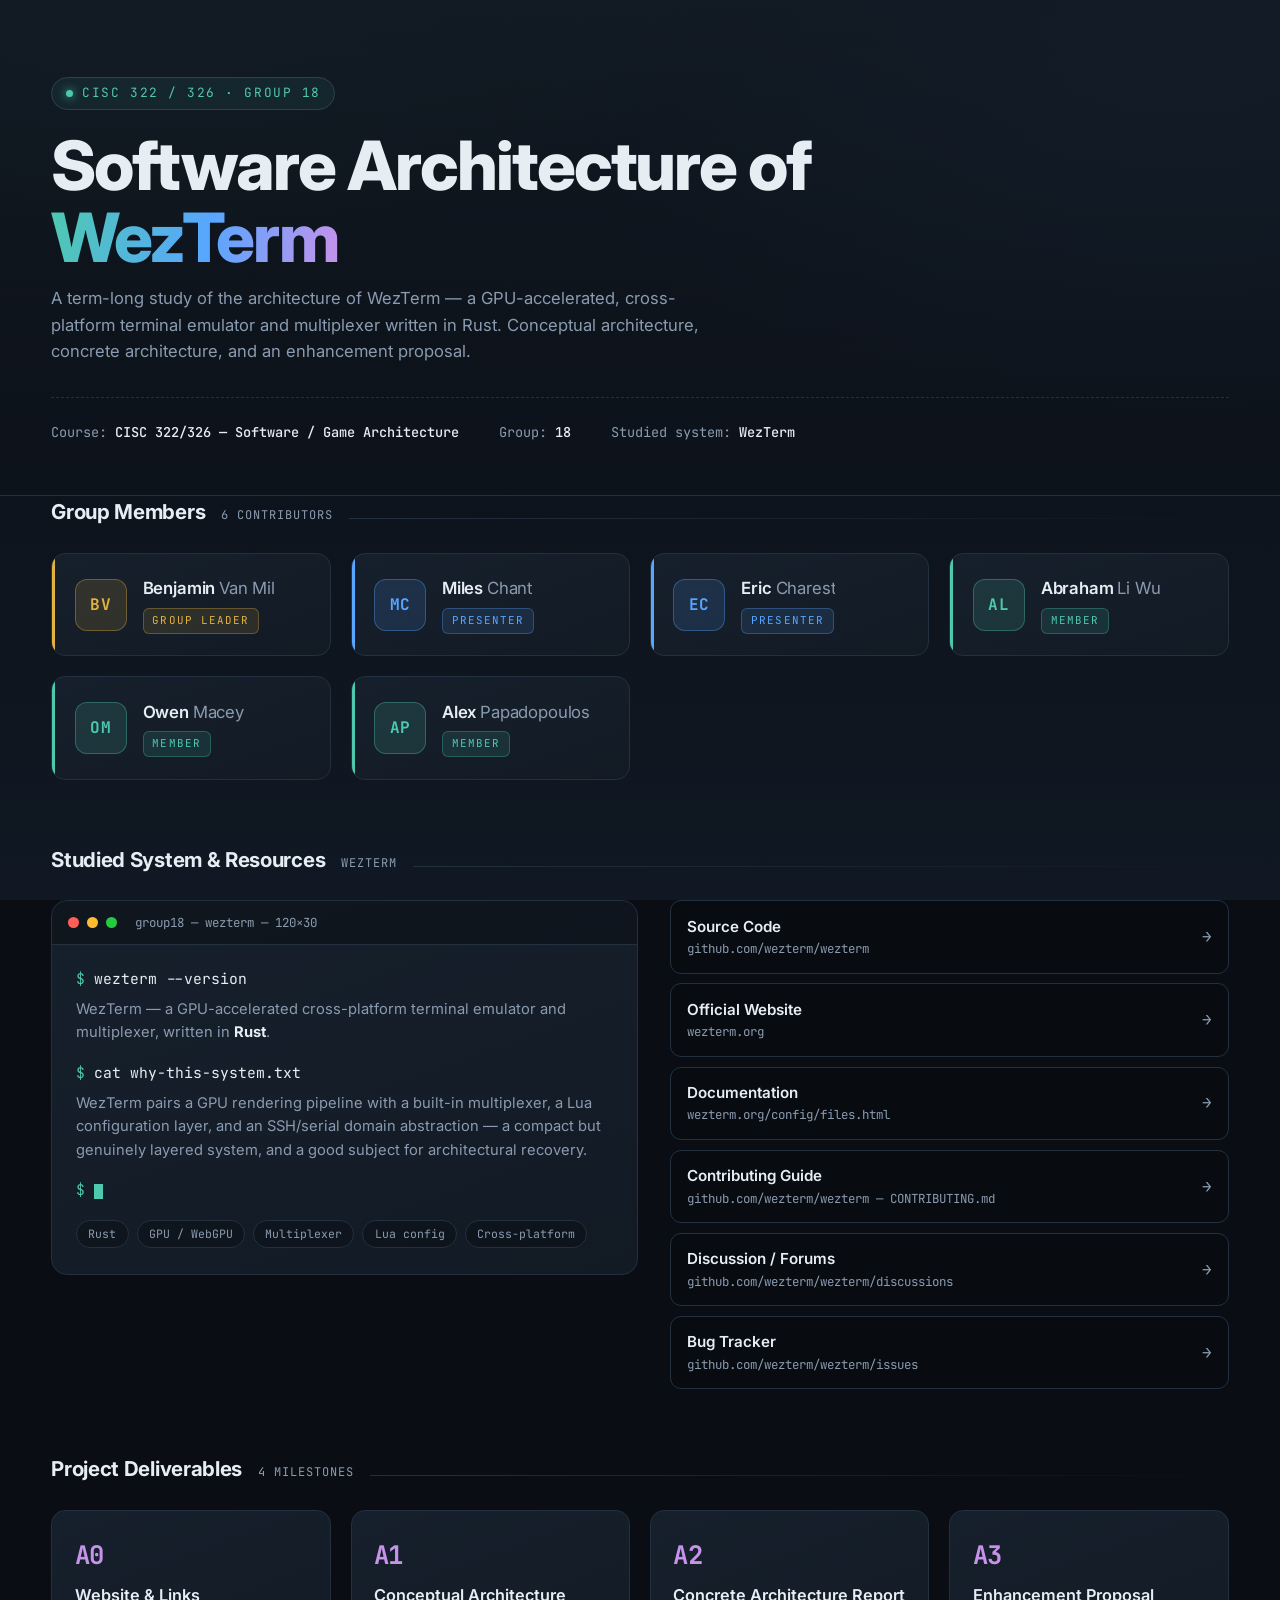
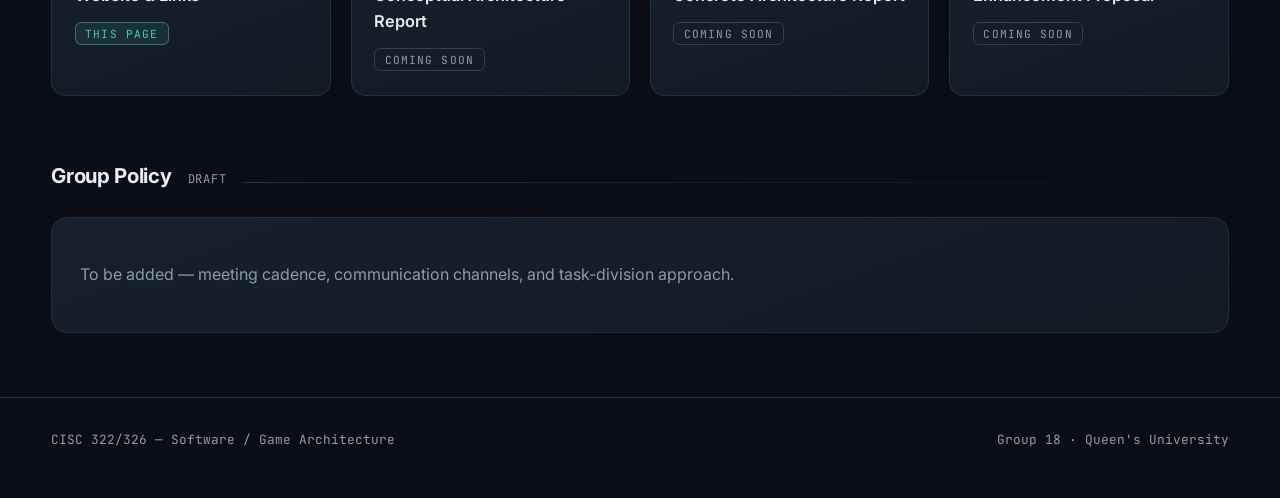
==== index.html @ 2b3c4b02 "." ====
<!DOCTYPE html>
<html lang="en">
<head>
<meta charset="UTF-8">
<meta name="viewport" content="width=device-width, initial-scale=1.0">
<title>Group 18 — CISC 322 Term Project</title>
<link rel="preconnect" href="https://fonts.googleapis.com">
<link rel="preconnect" href="https://fonts.gstatic.com" crossorigin>
<link href="https://fonts.googleapis.com/css2?family=Inter:wght@400;500;600;700;800&family=JetBrains+Mono:wght@400;500;700&display=swap" rel="stylesheet">
<style>
  :root {
    --bg:        #0a0e14;
    --bg-glow:   #101823;
    --panel:     #121a24;
    --panel-2:   #16202c;
    --border:    #233040;
    --border-lit:#2f4055;
    --text:      #e6edf3;
    --muted:     #8a9bb0;
    --accent:    #4ec9b0;
    --accent-2:  #58a6ff;
    --accent-3:  #c792ea;
    --amber:     #e3b341;
    --mono: "JetBrains Mono", ui-monospace, SFMono-Regular, Menlo, Consolas, monospace;
    --sans: "Inter", -apple-system, BlinkMacSystemFont, "Segoe UI", Helvetica, Arial, sans-serif;
  }

  * { box-sizing: border-box; }

  html { scroll-behavior: smooth; }

  body {
    margin: 0;
    font-family: var(--sans);
    background: var(--bg);
    color: var(--text);
    line-height: 1.6;
    -webkit-font-smoothing: antialiased;
    background-image:
      radial-gradient(900px 500px at 12% -10%, rgba(78, 201, 176, 0.14), transparent 70%),
      radial-gradient(1000px 600px at 92% 0%, rgba(88, 166, 255, 0.12), transparent 70%),
      linear-gradient(var(--bg), var(--bg-glow));
    background-attachment: fixed;
  }

  .wrap {
    width: 100%;
    max-width: 1680px;
    margin: 0 auto;
    padding: 0 clamp(1.25rem, 4vw, 4.5rem);
  }

  /* ---------- header ---------- */

  header {
    border-bottom: 1px solid var(--border);
    background: linear-gradient(180deg, rgba(18, 26, 36, 0.85), rgba(10, 14, 20, 0.2));
    padding: clamp(2.5rem, 6vw, 5rem) 0 clamp(2rem, 4vw, 3.5rem);
  }
  .eyebrow {
    display: inline-flex;
    align-items: center;
    gap: 0.6rem;
    font-family: var(--mono);
    font-size: 0.8rem;
    letter-spacing: 0.12em;
    text-transform: uppercase;
    color: var(--accent);
    border: 1px solid var(--border-lit);
    background: rgba(78, 201, 176, 0.07);
    padding: 0.35rem 0.85rem;
    border-radius: 999px;
  }
  .eyebrow .dot {
    width: 7px; height: 7px; border-radius: 50%;
    background: var(--accent);
    box-shadow: 0 0 10px var(--accent);
  }
  header h1 {
    margin: 1.25rem 0 0.75rem;
    font-size: clamp(2.2rem, 5.5vw, 4.25rem);
    font-weight: 800;
    letter-spacing: -0.03em;
    line-height: 1.05;
    max-width: 22ch;
  }
  header h1 .grad {
    background: linear-gradient(100deg, var(--accent), var(--accent-2) 55%, var(--accent-3));
    -webkit-background-clip: text;
    background-clip: text;
    color: transparent;
  }
  .lede {
    margin: 0;
    max-width: 68ch;
    font-size: clamp(1rem, 1.3vw, 1.2rem);
    color: var(--muted);
  }
  .meta-strip {
    display: flex;
    flex-wrap: wrap;
    gap: 0.6rem 2.5rem;
    margin-top: 2rem;
    padding-top: 1.5rem;
    border-top: 1px dashed var(--border);
    font-family: var(--mono);
    font-size: 0.85rem;
    color: var(--muted);
  }
  .meta-strip b { color: var(--text); font-weight: 500; }

  /* ---------- layout ---------- */

  main { padding: clamp(2.5rem, 5vw, 4rem) 0 5rem; }

  .section-head {
    display: flex;
    align-items: baseline;
    gap: 1rem;
    margin: 0 0 1.5rem;
  }
  .section-head h2 {
    margin: 0;
    font-size: clamp(1.15rem, 1.6vw, 1.45rem);
    font-weight: 700;
    letter-spacing: -0.015em;
  }
  .section-head .tag {
    font-family: var(--mono);
    font-size: 0.75rem;
    color: var(--muted);
    letter-spacing: 0.08em;
    text-transform: uppercase;
  }
  .section-head::after {
    content: "";
    flex: 1;
    height: 1px;
    background: linear-gradient(90deg, var(--border), transparent);
  }

  section { margin-bottom: clamp(3rem, 5vw, 4.5rem); }

  /* ---------- member tiles ---------- */

  .members {
    display: grid;
    grid-template-columns: repeat(auto-fit, minmax(260px, 1fr));
    gap: 1.25rem;
  }
  .member {
    position: relative;
    display: flex;
    align-items: center;
    gap: 1rem;
    padding: 1.35rem 1.4rem;
    background: linear-gradient(160deg, var(--panel-2), var(--panel));
    border: 1px solid var(--border);
    border-radius: 14px;
    overflow: hidden;
    transition: transform 0.18s ease, border-color 0.18s ease, box-shadow 0.18s ease;
  }
  .member::before {
    content: "";
    position: absolute;
    inset: 0 auto 0 0;
    width: 3px;
    background: var(--role-color, var(--border-lit));
  }
  .member:hover {
    transform: translateY(-3px);
    border-color: var(--border-lit);
    box-shadow: 0 14px 34px rgba(0, 0, 0, 0.42);
  }
  .avatar {
    flex: none;
    width: 52px; height: 52px;
    display: grid;
    place-items: center;
    border-radius: 12px;
    font-family: var(--mono);
    font-weight: 700;
    font-size: 1rem;
    letter-spacing: 0.02em;
    color: var(--role-color, var(--text));
    background: color-mix(in srgb, var(--role-color, #8a9bb0) 14%, transparent);
    border: 1px solid color-mix(in srgb, var(--role-color, #8a9bb0) 35%, transparent);
  }
  .member .who { min-width: 0; }
  .member .name {
    font-weight: 600;
    font-size: 1.05rem;
    letter-spacing: -0.01em;
    white-space: nowrap;
    overflow: hidden;
    text-overflow: ellipsis;
  }
  .member .surname { color: var(--muted); font-weight: 400; }
  .badge {
    display: inline-block;
    margin-top: 0.35rem;
    font-family: var(--mono);
    font-size: 0.68rem;
    letter-spacing: 0.1em;
    text-transform: uppercase;
    padding: 0.2rem 0.55rem;
    border-radius: 6px;
    color: var(--role-color, var(--muted));
    background: color-mix(in srgb, var(--role-color, #8a9bb0) 12%, transparent);
    border: 1px solid color-mix(in srgb, var(--role-color, #8a9bb0) 30%, transparent);
  }
  .member.lead      { --role-color: var(--amber); }
  .member.presenter { --role-color: var(--accent-2); }
  .member.dev       { --role-color: var(--accent); }

  /* ---------- system + links split ---------- */

  .split {
    display: grid;
    grid-template-columns: minmax(0, 1.05fr) minmax(0, 1fr);
    gap: clamp(1.25rem, 2.5vw, 2rem);
    align-items: start;
  }

  .panel {
    background: linear-gradient(160deg, var(--panel-2), var(--panel));
    border: 1px solid var(--border);
    border-radius: 16px;
    padding: clamp(1.5rem, 2.2vw, 2rem);
  }

  .terminal {
    padding: 0;
    overflow: hidden;
    font-family: var(--mono);
  }
  .term-bar {
    display: flex;
    align-items: center;
    gap: 0.5rem;
    padding: 0.7rem 1rem;
    background: rgba(0, 0, 0, 0.3);
    border-bottom: 1px solid var(--border);
  }
  .term-bar span.light { width: 11px; height: 11px; border-radius: 50%; }
  .l1 { background: #ff5f57; } .l2 { background: #febc2e; } .l3 { background: #28c840; }
  .term-bar .title {
    margin-left: 0.6rem;
    font-size: 0.78rem;
    color: var(--muted);
  }
  .term-body { padding: 1.4rem 1.5rem 1.6rem; font-size: 0.92rem; }
  .term-body .line { margin-bottom: 0.45rem; }
  .prompt { color: var(--accent); }
  .cmd { color: var(--text); }
  .out { color: var(--muted); font-family: var(--sans); }
  .out strong { color: var(--text); }
  .cursor {
    display: inline-block;
    width: 9px; height: 1.05em;
    background: var(--accent);
    vertical-align: text-bottom;
    animation: blink 1.15s steps(2, start) infinite;
  }
  @keyframes blink { to { visibility: hidden; } }

  .chips { display: flex; flex-wrap: wrap; gap: 0.5rem; margin-top: 1.1rem; }
  .chip {
    font-family: var(--mono);
    font-size: 0.72rem;
    color: var(--muted);
    border: 1px solid var(--border);
    background: rgba(0,0,0,0.25);
    border-radius: 999px;
    padding: 0.25rem 0.7rem;
  }

  .links { display: grid; gap: 0.6rem; }
  .link-row {
    display: flex;
    align-items: center;
    gap: 1rem;
    padding: 0.85rem 1rem;
    border: 1px solid var(--border);
    border-radius: 11px;
    background: rgba(0, 0, 0, 0.18);
    text-decoration: none;
    color: inherit;
    transition: border-color 0.16s ease, background 0.16s ease, transform 0.16s ease;
  }
  .link-row:hover {
    border-color: var(--accent-2);
    background: rgba(88, 166, 255, 0.08);
    transform: translateX(3px);
  }
  .link-row .label { font-weight: 600; font-size: 0.95rem; }
  .link-row .url {
    font-family: var(--mono);
    font-size: 0.78rem;
    color: var(--muted);
    white-space: nowrap;
    overflow: hidden;
    text-overflow: ellipsis;
  }
  .link-row .arrow { margin-left: auto; color: var(--muted); font-family: var(--mono); }
  .link-row:hover .arrow { color: var(--accent-2); }

  /* ---------- deliverables ---------- */

  .deliverables {
    display: grid;
    grid-template-columns: repeat(auto-fit, minmax(240px, 1fr));
    gap: 1.25rem;
  }
  .card {
    position: relative;
    padding: 1.5rem 1.4rem;
    border: 1px solid var(--border);
    border-radius: 14px;
    background: linear-gradient(160deg, var(--panel-2), var(--panel));
    transition: border-color 0.18s ease, transform 0.18s ease;
  }
  .card:hover { border-color: var(--border-lit); transform: translateY(-3px); }
  .card .code {
    font-family: var(--mono);
    font-size: 1.6rem;
    font-weight: 700;
    color: var(--accent-3);
    letter-spacing: -0.02em;
  }
  .card h3 { margin: 0.35rem 0 0.75rem; font-size: 1.02rem; font-weight: 600; }
  .status {
    font-family: var(--mono);
    font-size: 0.7rem;
    letter-spacing: 0.1em;
    text-transform: uppercase;
    padding: 0.22rem 0.6rem;
    border-radius: 6px;
    border: 1px solid var(--border-lit);
    color: var(--muted);
  }
  .status.done { color: var(--accent); border-color: rgba(78,201,176,0.45); background: rgba(78,201,176,0.1); }

  .policy { color: var(--muted); max-width: 80ch; }

  footer {
    border-top: 1px solid var(--border);
    padding: 2rem 0 3rem;
    font-family: var(--mono);
    font-size: 0.8rem;
    color: var(--muted);
  }
  .foot-inner { display: flex; flex-wrap: wrap; gap: 0.75rem 2rem; justify-content: space-between; }

  @media (max-width: 900px) {
    .split { grid-template-columns: 1fr; }
  }
</style>
</head>
<body>

<header>
  <div class="wrap">
    <div class="eyebrow"><span class="dot"></span> CISC 322 / 326 &middot; Group 18</div>
    <h1>Software Architecture of <span class="grad">WezTerm</span></h1>
    <p class="lede">
      A term-long study of the architecture of WezTerm — a GPU-accelerated, cross-platform
      terminal emulator and multiplexer written in Rust. Conceptual architecture, concrete
      architecture, and an enhancement proposal.
    </p>
    <div class="meta-strip">
      <div>Course: <b>CISC 322/326 — Software / Game Architecture</b></div>
      <div>Group: <b>18</b></div>
      <div>Studied system: <b>WezTerm</b></div>
    </div>
  </div>
</header>

<main class="wrap">

  <section>
    <div class="section-head">
      <h2>Group Members</h2>
      <span class="tag">6 contributors</span>
    </div>
    <div class="members">

      <div class="member lead">
        <div class="avatar">BV</div>
        <div class="who">
          <div class="name">Benjamin <span class="surname">Van Mil</span></div>
          <span class="badge">Group Leader</span>
        </div>
      </div>

      <div class="member presenter">
        <div class="avatar">MC</div>
        <div class="who">
          <div class="name">Miles <span class="surname">Chant</span></div>
          <span class="badge">Presenter</span>
        </div>
      </div>

      <div class="member presenter">
        <div class="avatar">EC</div>
        <div class="who">
          <div class="name">Eric <span class="surname">Charest</span></div>
          <span class="badge">Presenter</span>
        </div>
      </div>

      <div class="member dev">
        <div class="avatar">AL</div>
        <div class="who">
          <div class="name">Abraham <span class="surname">Li Wu</span></div>
          <span class="badge">Member</span>
        </div>
      </div>

      <div class="member dev">
        <div class="avatar">OM</div>
        <div class="who">
          <div class="name">Owen <span class="surname">Macey</span></div>
          <span class="badge">Member</span>
        </div>
      </div>

      <div class="member dev">
        <div class="avatar">AP</div>
        <div class="who">
          <div class="name">Alex <span class="surname">Papadopoulos</span></div>
          <span class="badge">Member</span>
        </div>
      </div>

    </div>
  </section>

  <section>
    <div class="section-head">
      <h2>Studied System &amp; Resources</h2>
      <span class="tag">wezterm</span>
    </div>

    <div class="split">

      <div class="panel terminal">
        <div class="term-bar">
          <span class="light l1"></span><span class="light l2"></span><span class="light l3"></span>
          <span class="title">group18 — wezterm — 120&times;30</span>
        </div>
        <div class="term-body">
          <div class="line"><span class="prompt">$</span> <span class="cmd">wezterm --version</span></div>
          <div class="line out">WezTerm — a GPU-accelerated cross-platform terminal emulator and multiplexer, written in <strong>Rust</strong>.</div>
          <div class="line" style="margin-top:1rem;"><span class="prompt">$</span> <span class="cmd">cat why-this-system.txt</span></div>
          <div class="line out">
            WezTerm pairs a GPU rendering pipeline with a built-in multiplexer, a Lua
            configuration layer, and an SSH/serial domain abstraction — a compact but
            genuinely layered system, and a good subject for architectural recovery.
          </div>
          <div class="line" style="margin-top:1rem;"><span class="prompt">$</span> <span class="cursor"></span></div>

          <div class="chips">
            <span class="chip">Rust</span>
            <span class="chip">GPU / WebGPU</span>
            <span class="chip">Multiplexer</span>
            <span class="chip">Lua config</span>
            <span class="chip">Cross-platform</span>
          </div>
        </div>
      </div>

      <div class="links">
        <a class="link-row" href="https://github.com/wezterm/wezterm" target="_blank" rel="noopener">
          <div>
            <div class="label">Source Code</div>
            <div class="url">github.com/wezterm/wezterm</div>
          </div>
          <span class="arrow">&rarr;</span>
        </a>
        <a class="link-row" href="https://wezterm.org/" target="_blank" rel="noopener">
          <div>
            <div class="label">Official Website</div>
            <div class="url">wezterm.org</div>
          </div>
          <span class="arrow">&rarr;</span>
        </a>
        <a class="link-row" href="https://wezterm.org/config/files.html" target="_blank" rel="noopener">
          <div>
            <div class="label">Documentation</div>
            <div class="url">wezterm.org/config/files.html</div>
          </div>
          <span class="arrow">&rarr;</span>
        </a>
        <a class="link-row" href="https://github.com/wezterm/wezterm/blob/main/CONTRIBUTING.md" target="_blank" rel="noopener">
          <div>
            <div class="label">Contributing Guide</div>
            <div class="url">github.com/wezterm/wezterm — CONTRIBUTING.md</div>
          </div>
          <span class="arrow">&rarr;</span>
        </a>
        <a class="link-row" href="https://github.com/wezterm/wezterm/discussions" target="_blank" rel="noopener">
          <div>
            <div class="label">Discussion / Forums</div>
            <div class="url">github.com/wezterm/wezterm/discussions</div>
          </div>
          <span class="arrow">&rarr;</span>
        </a>
        <a class="link-row" href="https://github.com/wezterm/wezterm/issues" target="_blank" rel="noopener">
          <div>
            <div class="label">Bug Tracker</div>
            <div class="url">github.com/wezterm/wezterm/issues</div>
          </div>
          <span class="arrow">&rarr;</span>
        </a>
      </div>

    </div>
  </section>

  <section>
    <div class="section-head">
      <h2>Project Deliverables</h2>
      <span class="tag">4 milestones</span>
    </div>
    <div class="deliverables">
      <div class="card">
        <div class="code">A0</div>
        <h3>Website &amp; Links</h3>
        <span class="status done">This page</span>
      </div>
      <div class="card">
        <div class="code">A1</div>
        <h3>Conceptual Architecture Report</h3>
        <span class="status">Coming soon</span>
      </div>
      <div class="card">
        <div class="code">A2</div>
        <h3>Concrete Architecture Report</h3>
        <span class="status">Coming soon</span>
      </div>
      <div class="card">
        <div class="code">A3</div>
        <h3>Enhancement Proposal</h3>
        <span class="status">Coming soon</span>
      </div>
    </div>
  </section>

  <section>
    <div class="section-head">
      <h2>Group Policy</h2>
      <span class="tag">draft</span>
    </div>
    <div class="panel">
      <p class="policy">
        To be added — meeting cadence, communication channels, and task-division approach.
      </p>
    </div>
  </section>

</main>

<footer>
  <div class="wrap foot-inner">
    <div>CISC 322/326 — Software / Game Architecture</div>
    <div>Group 18 &middot; Queen's University</div>
  </div>
</footer>

</body>
</html>
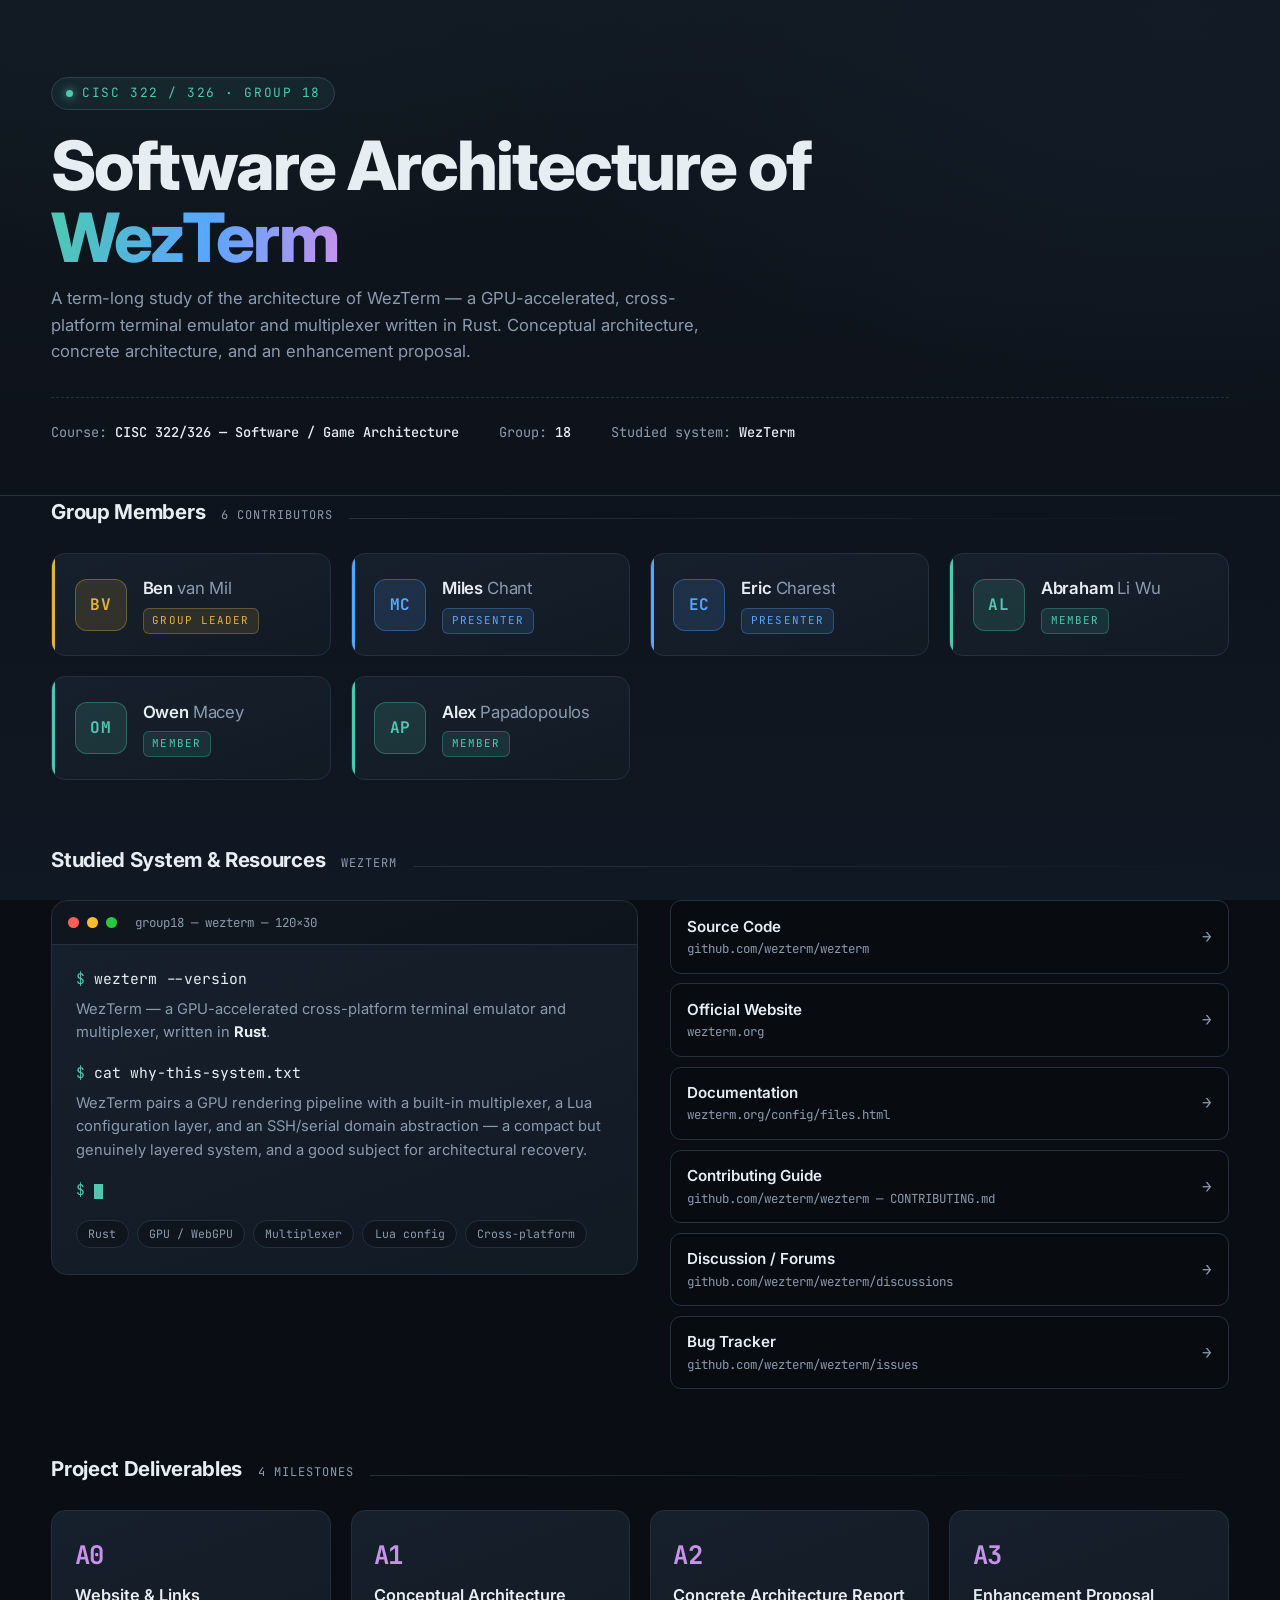
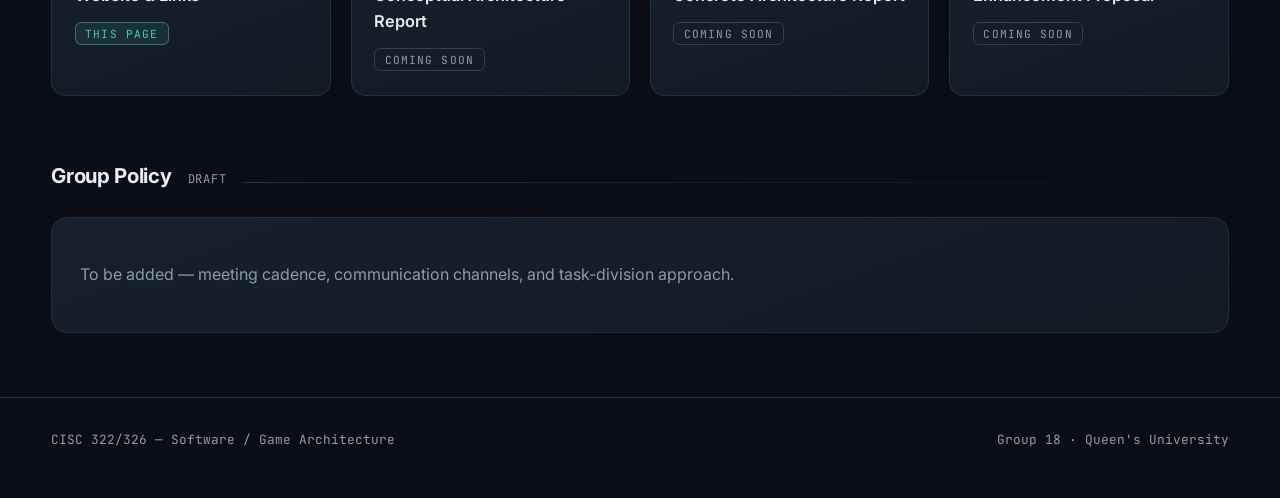
==== commit 17c9e0ec: "benjamin to ben" ====
--- a/index.html
+++ b/index.html
@@ -388,7 +388,7 @@
       <div class="member lead">
         <div class="avatar">BV</div>
         <div class="who">
-          <div class="name">Benjamin <span class="surname">Van Mil</span></div>
+          <div class="name">Ben <span class="surname">van Mil</span></div>
           <span class="badge">Group Leader</span>
         </div>
       </div>
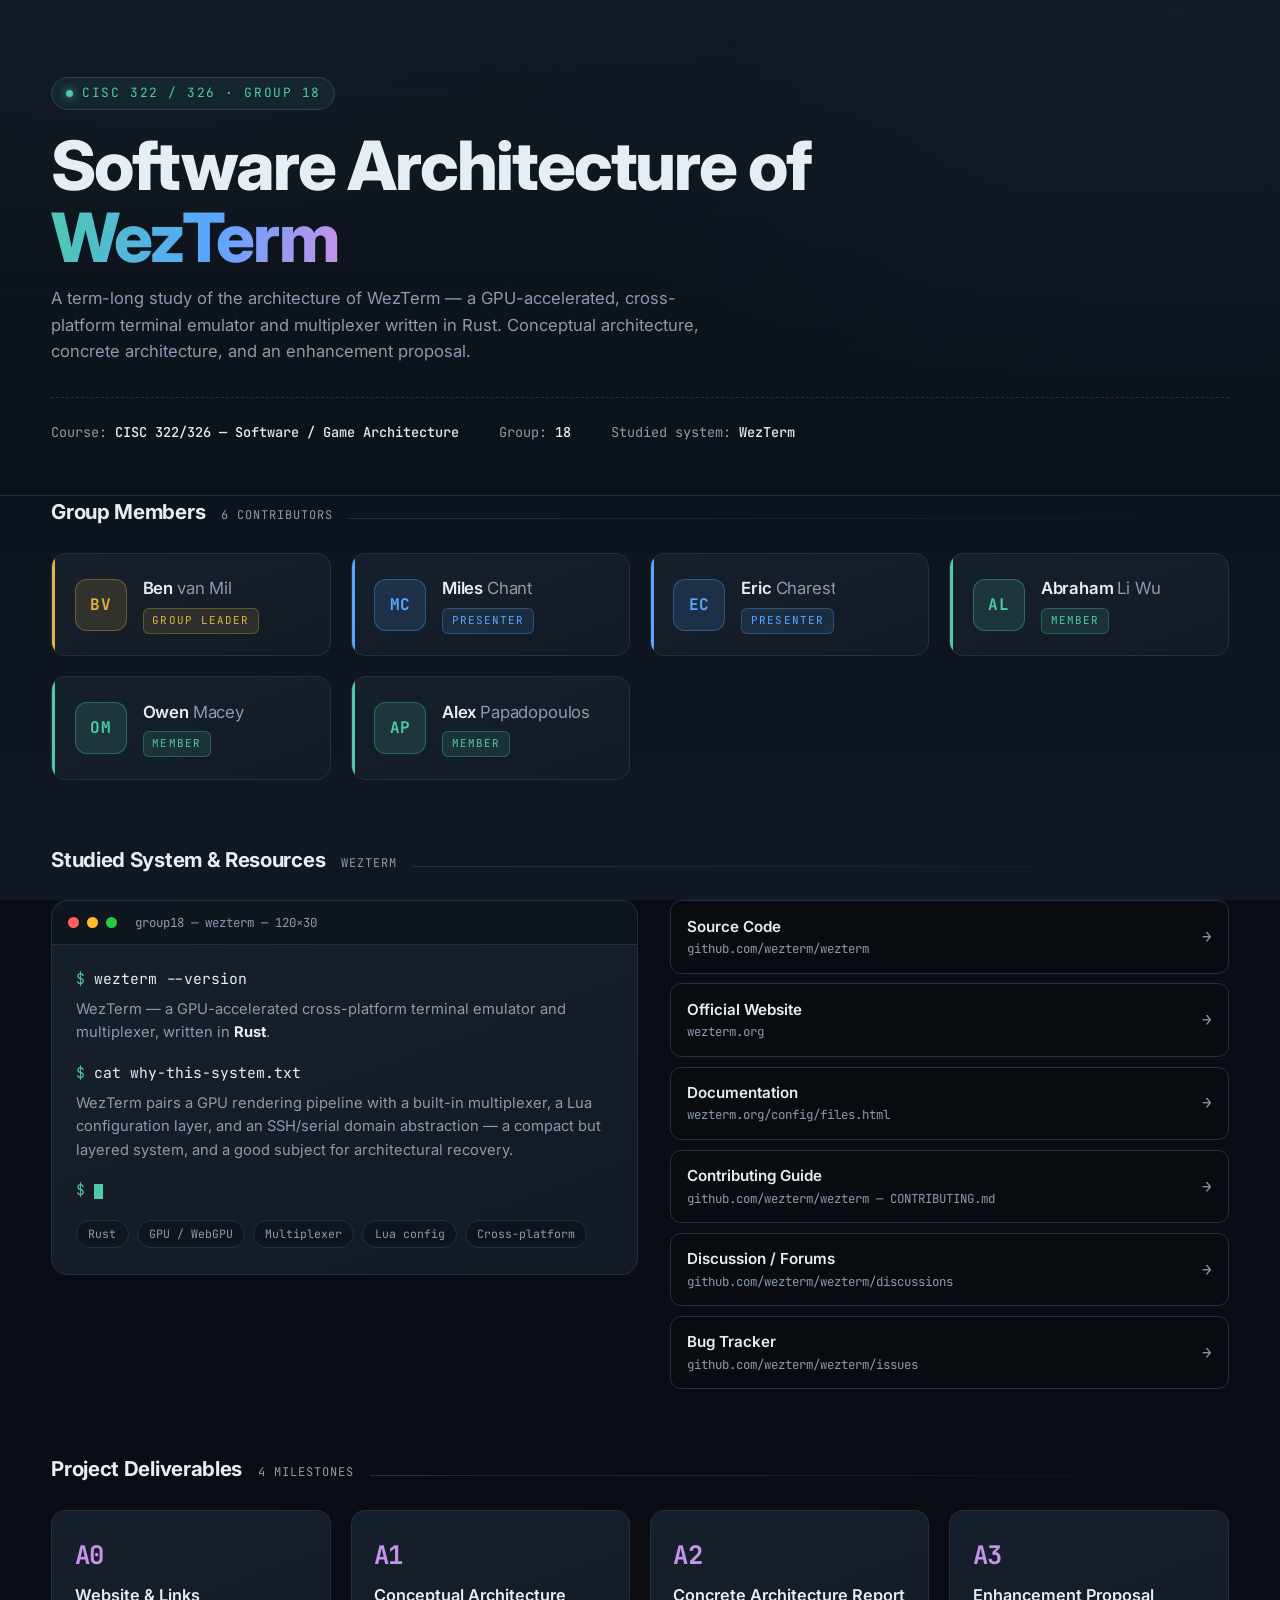
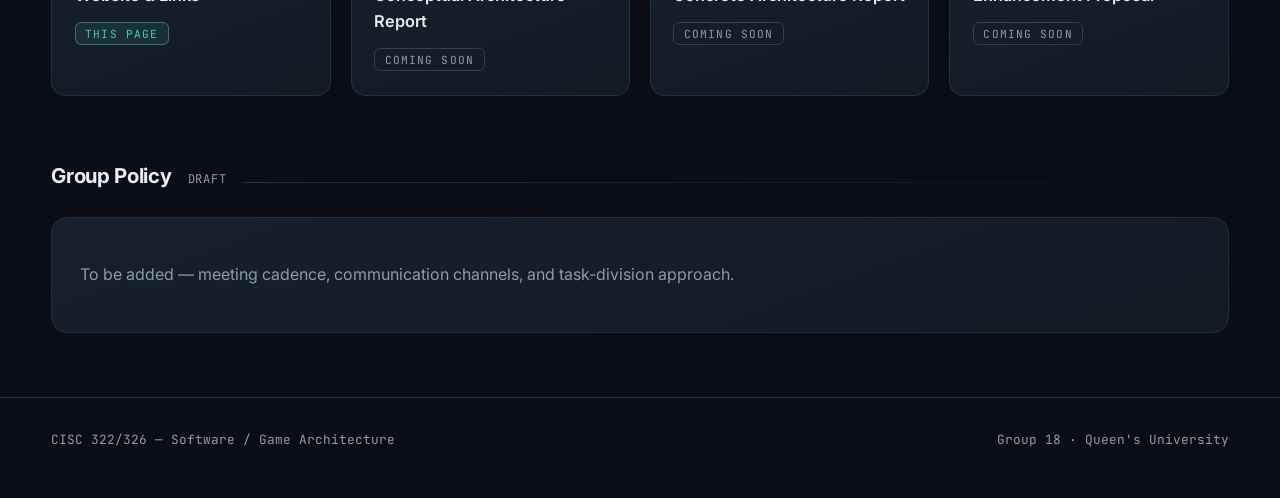
==== commit 28107d66: "." ====
--- a/index.html
+++ b/index.html
@@ -456,7 +456,7 @@
           <div class="line out">
             WezTerm pairs a GPU rendering pipeline with a built-in multiplexer, a Lua
             configuration layer, and an SSH/serial domain abstraction — a compact but
-            genuinely layered system, and a good subject for architectural recovery.
+            layered system, and a good subject for architectural recovery.
           </div>
           <div class="line" style="margin-top:1rem;"><span class="prompt">$</span> <span class="cursor"></span></div>
 
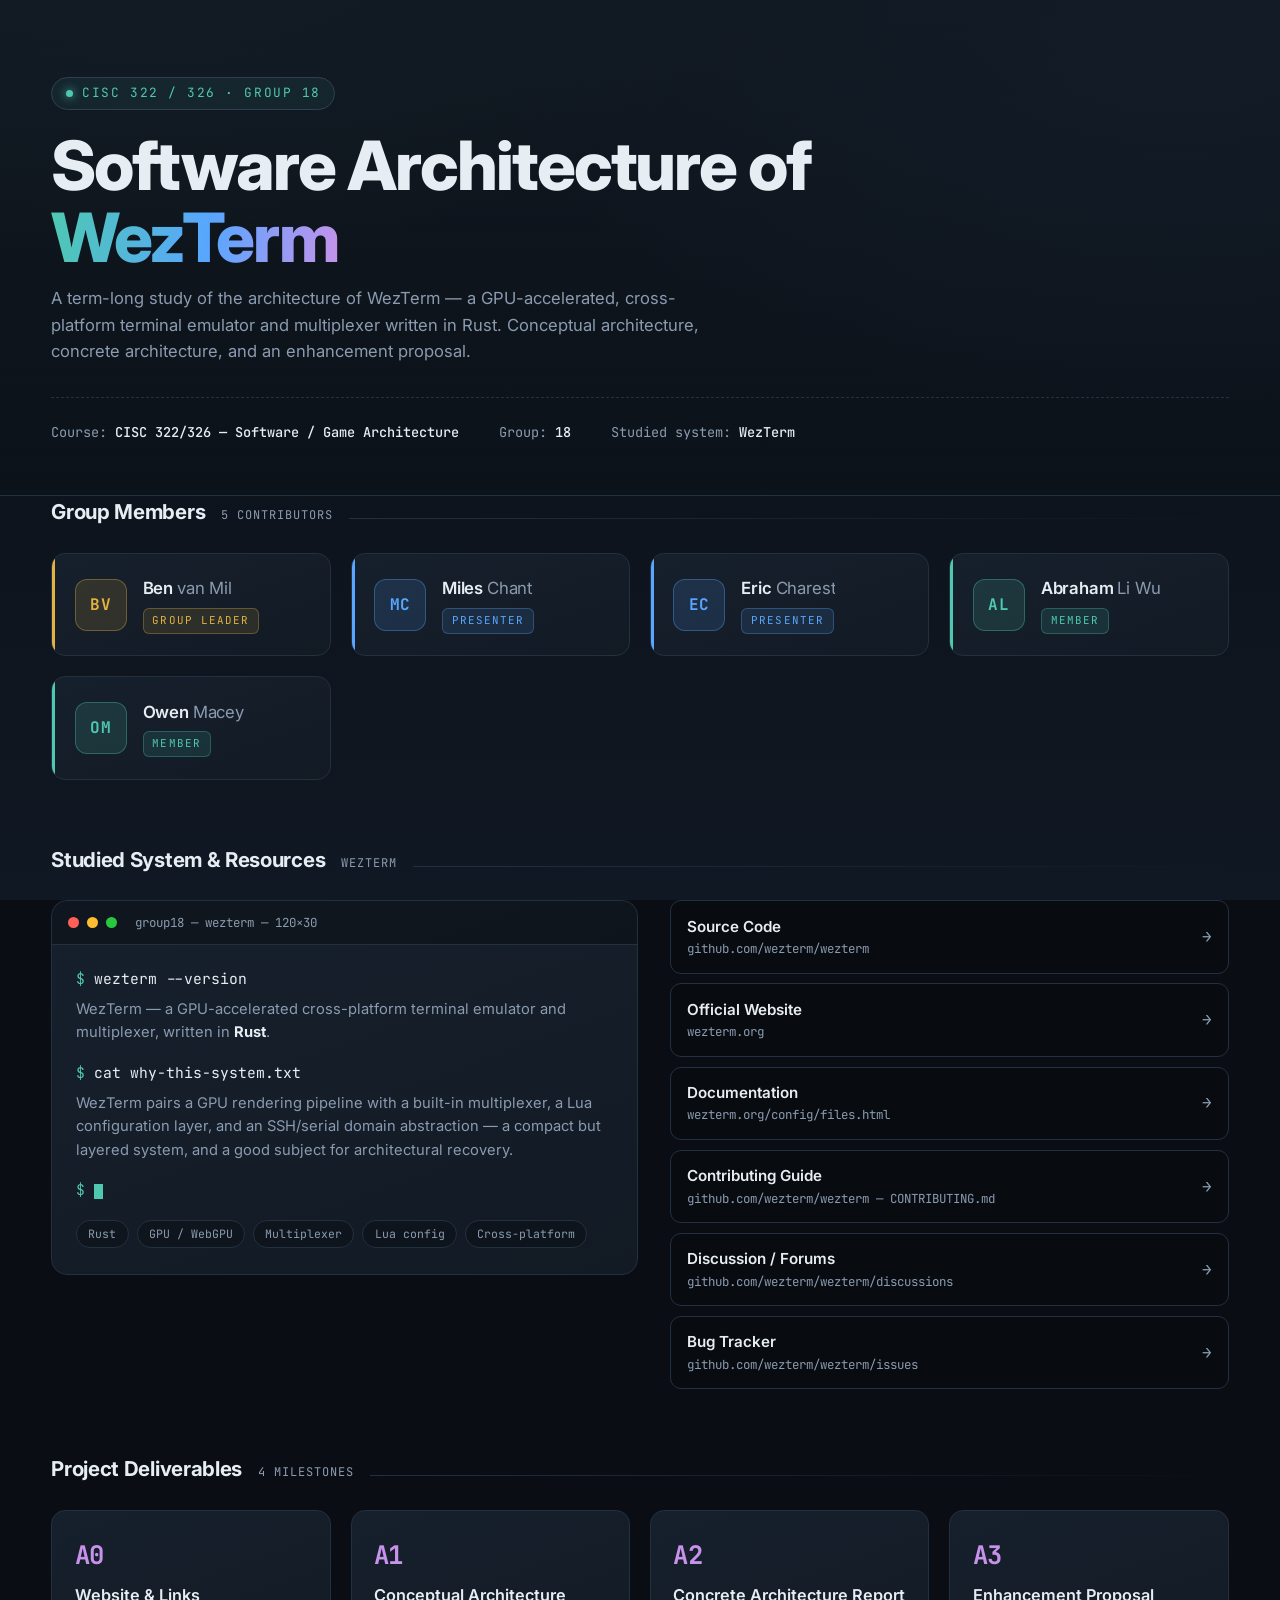
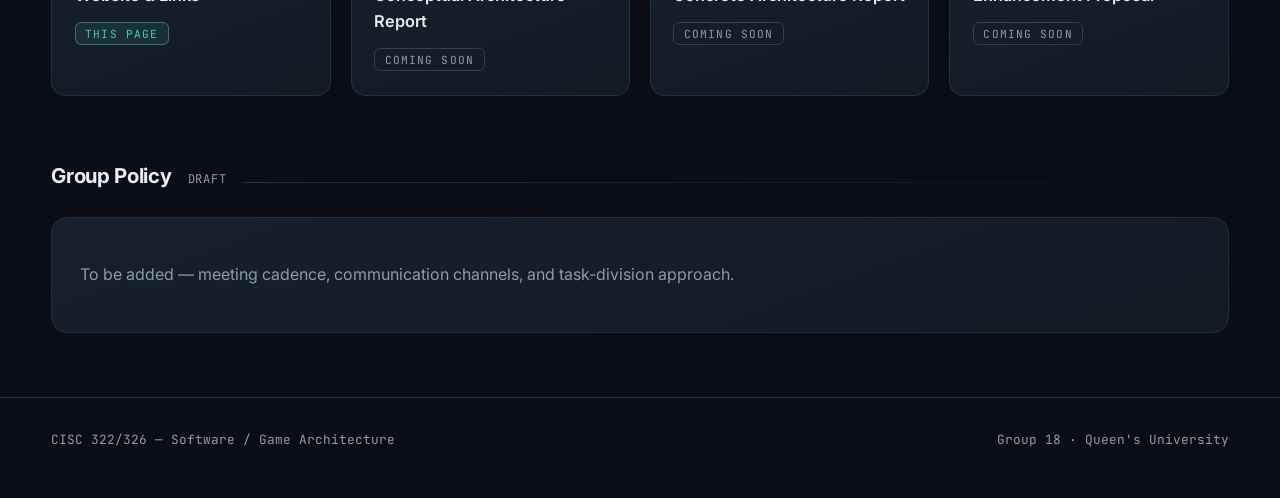
==== commit 51a353fa: "remove alex" ====
--- a/index.html
+++ b/index.html
@@ -381,7 +381,7 @@
   <section>
     <div class="section-head">
       <h2>Group Members</h2>
-      <span class="tag">6 contributors</span>
+      <span class="tag">5 contributors</span>
     </div>
     <div class="members">
 
@@ -421,14 +421,6 @@
         <div class="avatar">OM</div>
         <div class="who">
           <div class="name">Owen <span class="surname">Macey</span></div>
-          <span class="badge">Member</span>
-        </div>
-      </div>
-
-      <div class="member dev">
-        <div class="avatar">AP</div>
-        <div class="who">
-          <div class="name">Alex <span class="surname">Papadopoulos</span></div>
           <span class="badge">Member</span>
         </div>
       </div>
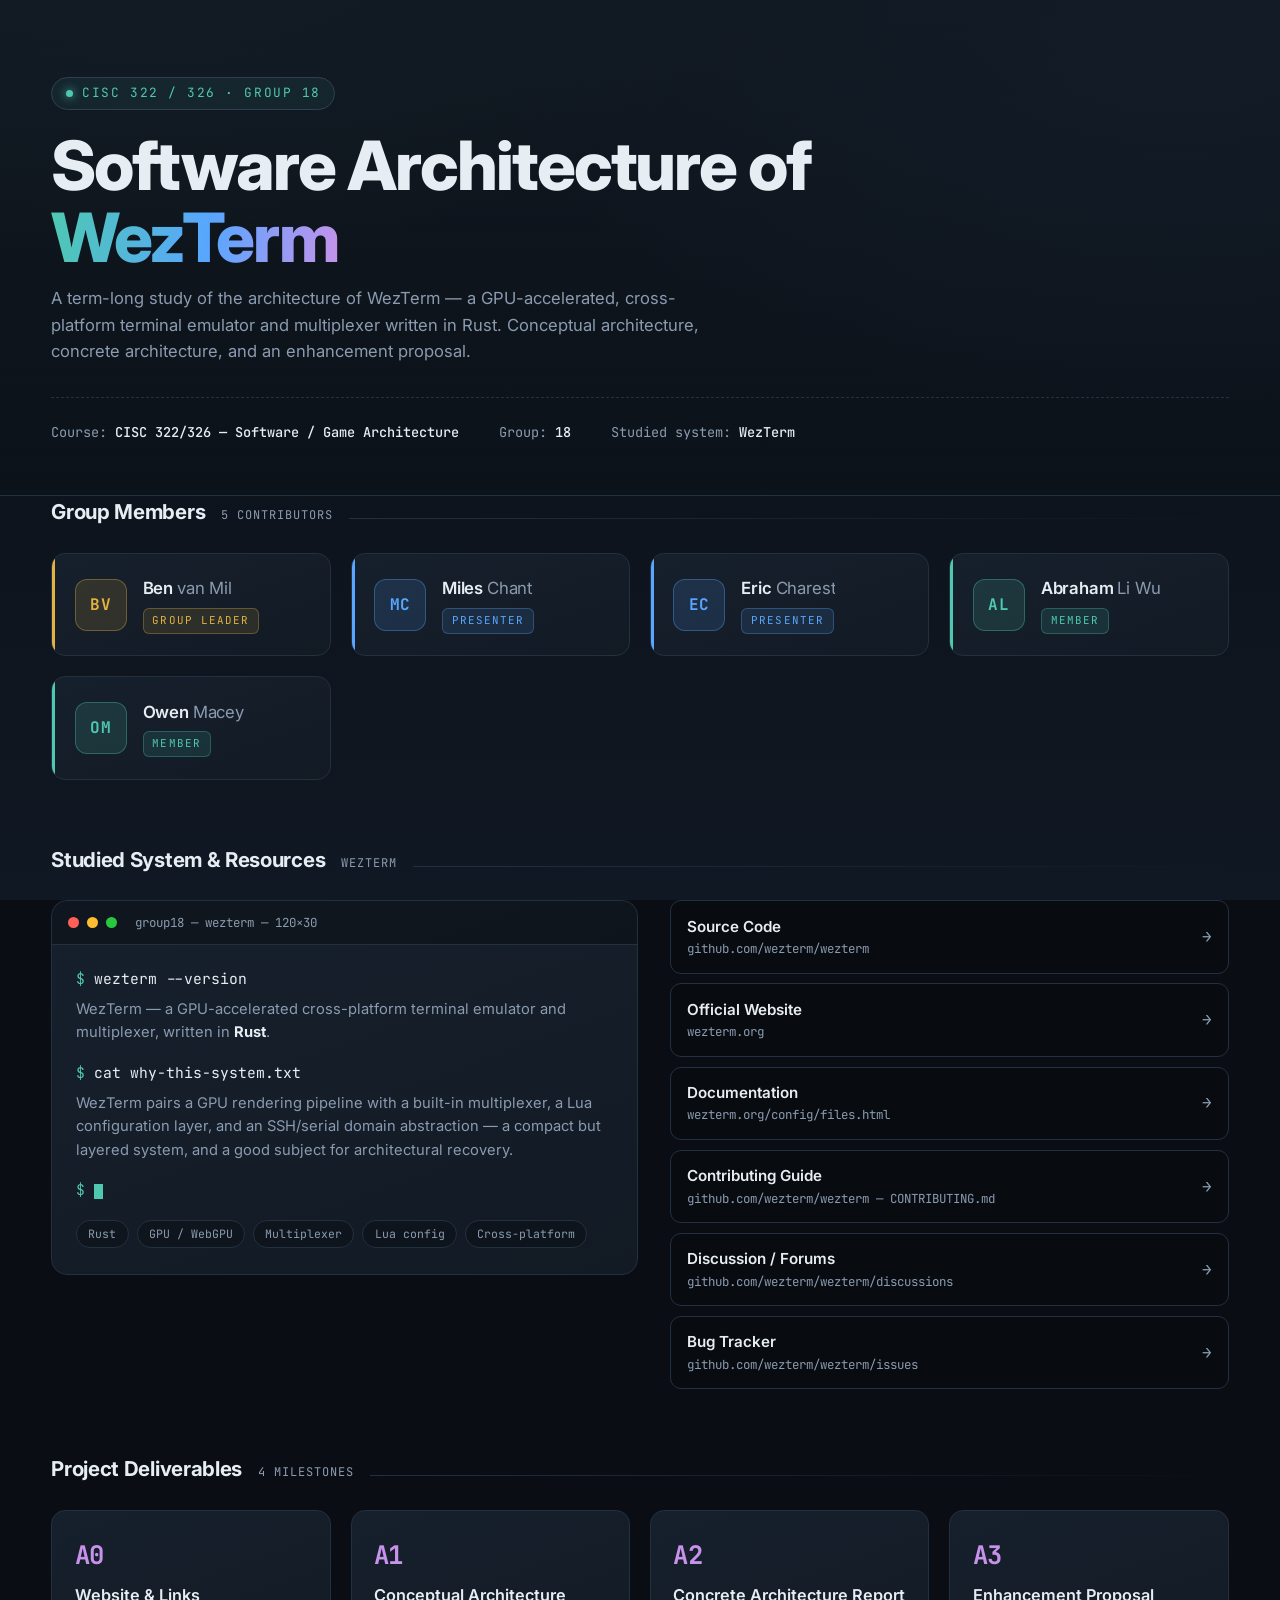
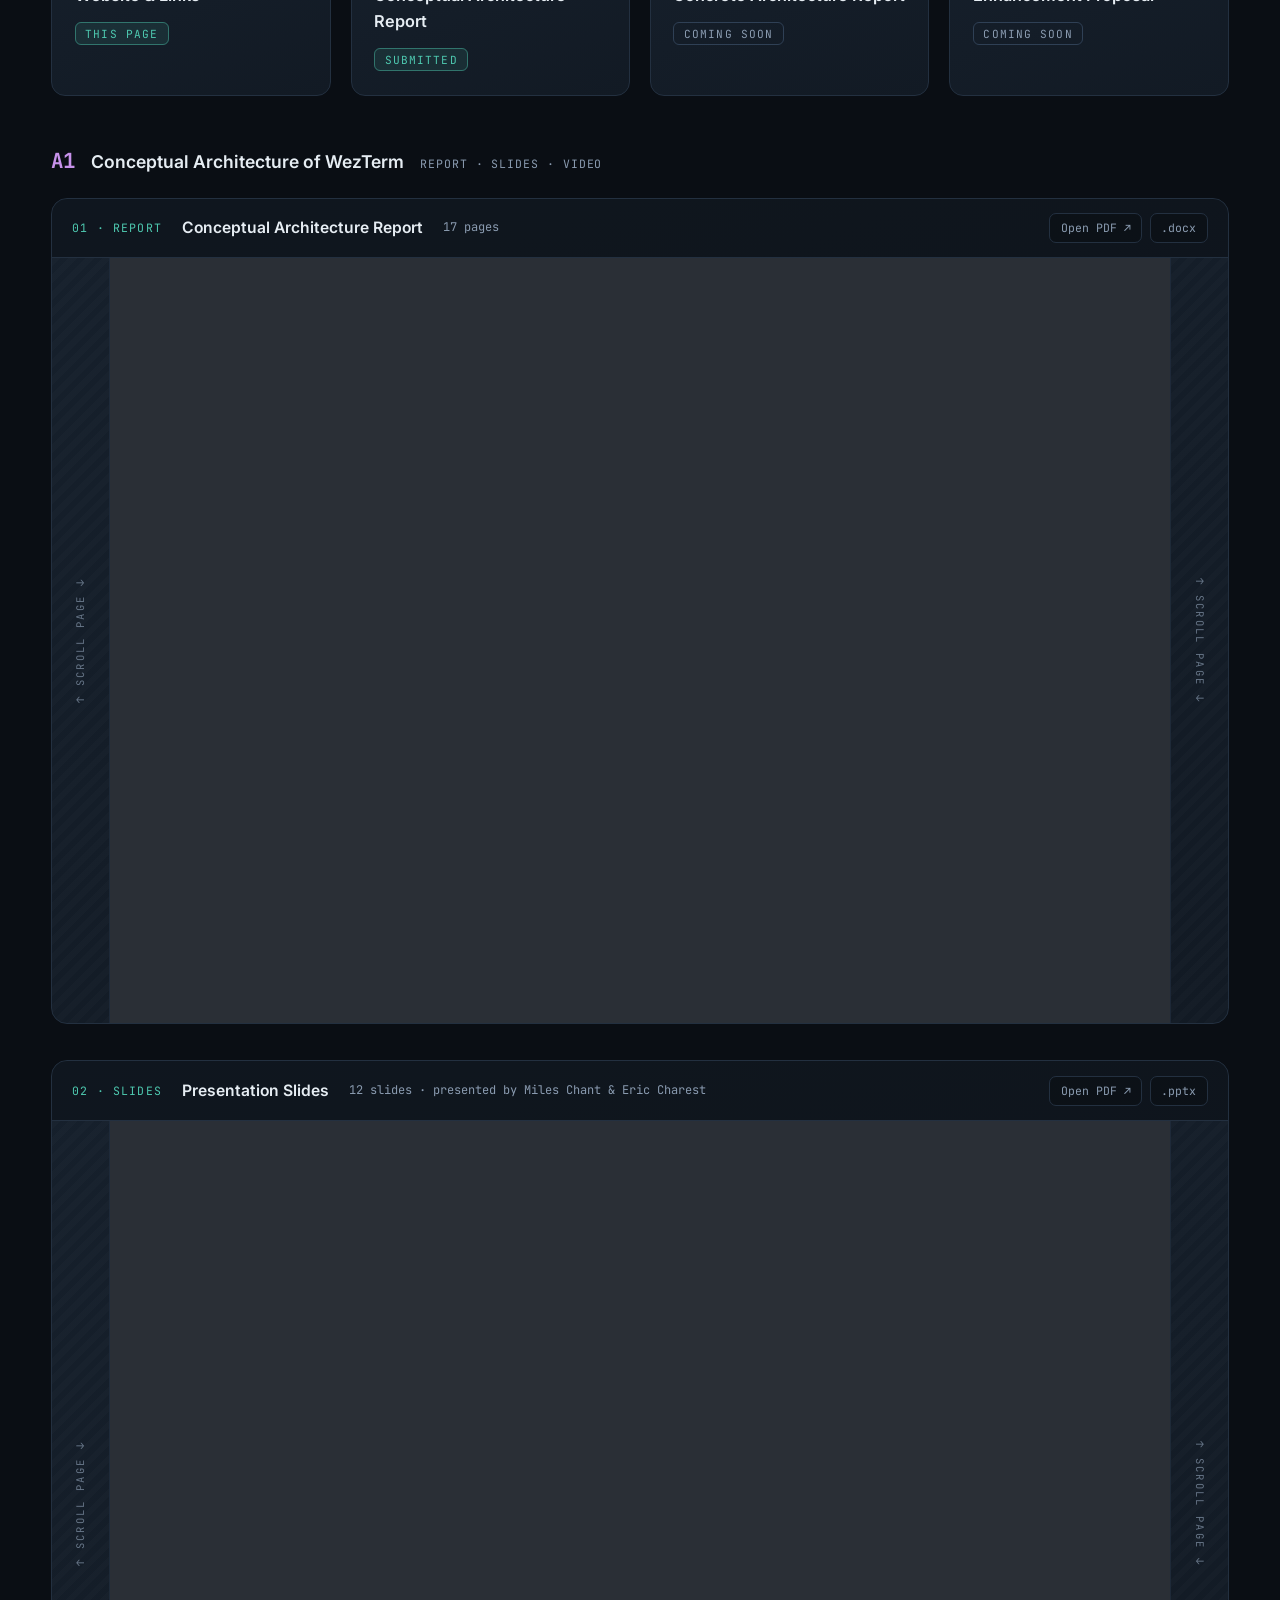
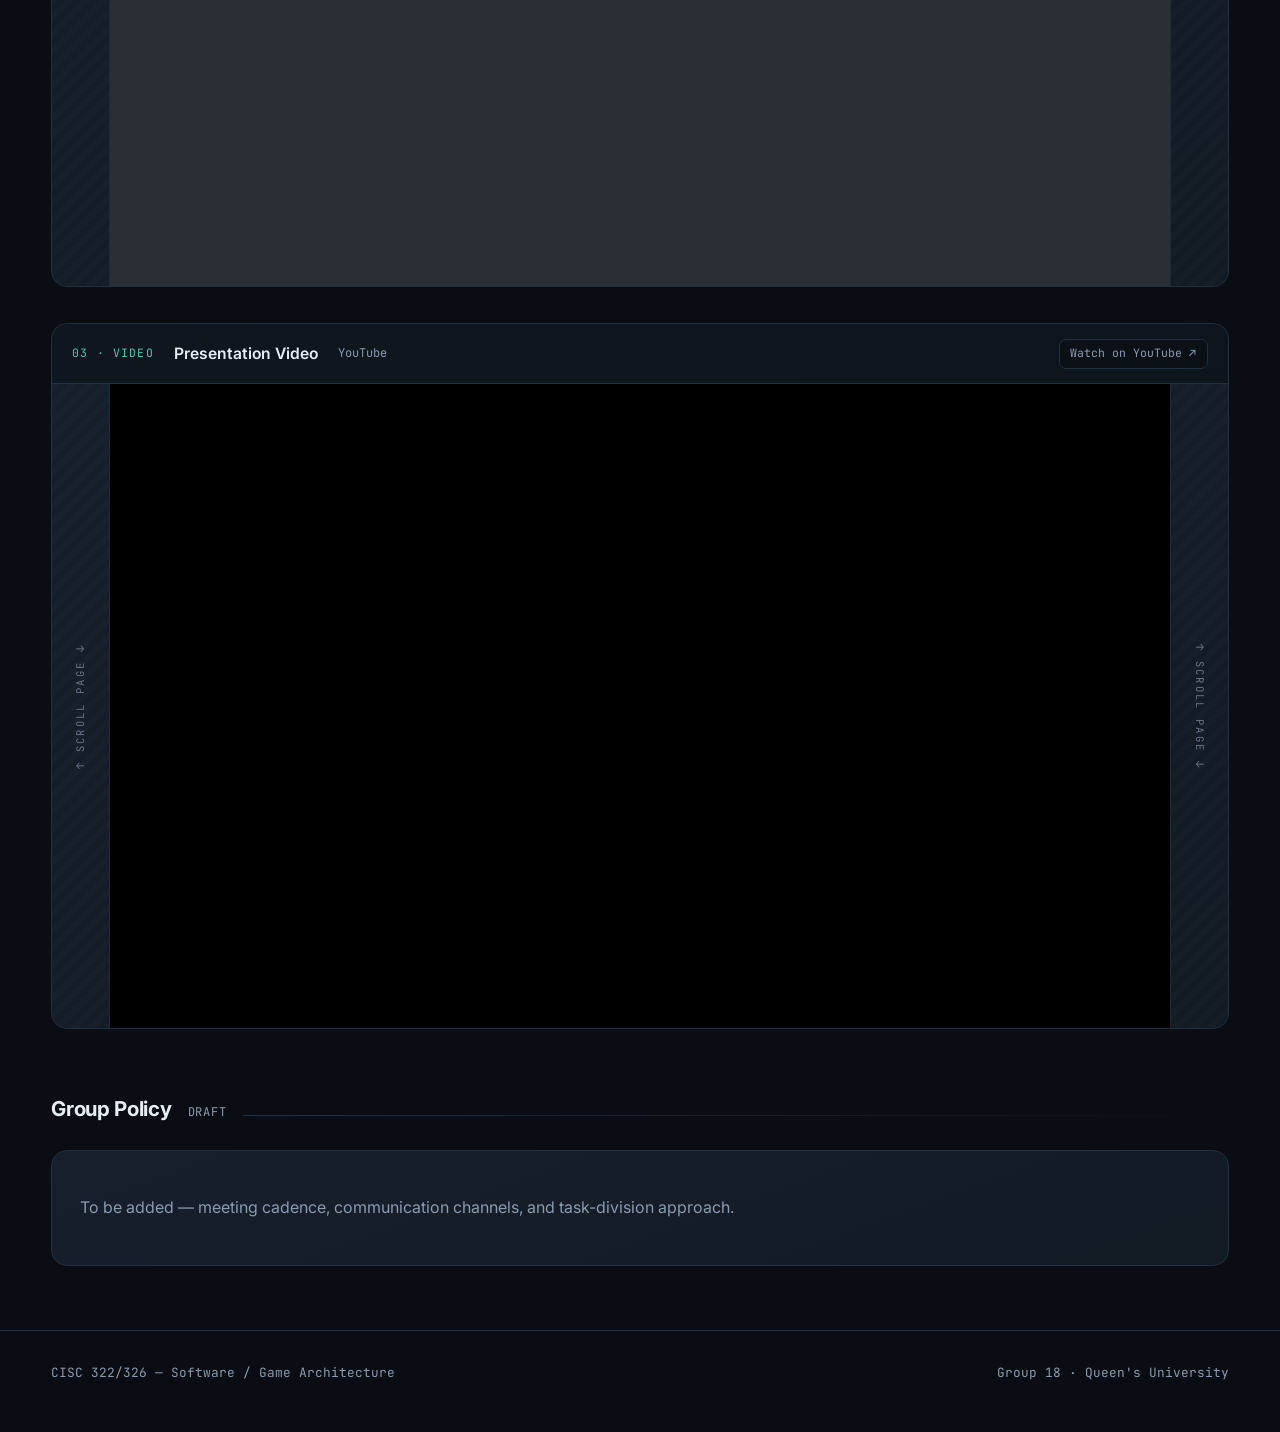
==== commit 45102bc1: "a1 page" ====
--- a/index.html
+++ b/index.html
@@ -340,6 +340,127 @@
     color: var(--muted);
   }
   .status.done { color: var(--accent); border-color: rgba(78,201,176,0.45); background: rgba(78,201,176,0.1); }
+  a.card { display: block; color: inherit; text-decoration: none; }
+
+  /* ---------- embedded deliverables ---------- */
+
+  .milestone { margin-top: clamp(2rem, 4vw, 3rem); }
+  .milestone-head {
+    display: flex;
+    flex-wrap: wrap;
+    align-items: baseline;
+    gap: 0.4rem 1rem;
+    margin: 0 0 1.25rem;
+  }
+  .milestone-head .code {
+    font-family: var(--mono);
+    font-size: 1.3rem;
+    font-weight: 700;
+    color: var(--accent-3);
+  }
+  .milestone-head h3 { margin: 0; font-size: 1.1rem; font-weight: 600; }
+  .milestone-head .tag {
+    font-family: var(--mono);
+    font-size: 0.72rem;
+    color: var(--muted);
+    letter-spacing: 0.08em;
+    text-transform: uppercase;
+  }
+
+  .viewers { display: grid; gap: clamp(1.5rem, 3vw, 2.25rem); }
+  .viewer {
+    border: 1px solid var(--border);
+    border-radius: 16px;
+    background: linear-gradient(160deg, var(--panel-2), var(--panel));
+    overflow: hidden;
+    scroll-margin-top: 1.5rem;
+  }
+  .viewer-head {
+    display: flex;
+    flex-wrap: wrap;
+    align-items: center;
+    gap: 0.6rem 1.25rem;
+    padding: 0.9rem 1.25rem;
+    background: rgba(0, 0, 0, 0.3);
+    border-bottom: 1px solid var(--border);
+  }
+  .viewer-head .idx {
+    font-family: var(--mono);
+    font-size: 0.72rem;
+    letter-spacing: 0.1em;
+    text-transform: uppercase;
+    color: var(--accent);
+  }
+  .viewer-head .title { font-weight: 600; font-size: 0.98rem; }
+  .viewer-head .sub {
+    font-family: var(--mono);
+    font-size: 0.75rem;
+    color: var(--muted);
+  }
+  .viewer-actions { margin-left: auto; display: flex; flex-wrap: wrap; gap: 0.5rem; }
+  .viewer-actions a {
+    font-family: var(--mono);
+    font-size: 0.72rem;
+    color: var(--muted);
+    text-decoration: none;
+    border: 1px solid var(--border);
+    border-radius: 7px;
+    padding: 0.3rem 0.65rem;
+    background: rgba(0, 0, 0, 0.2);
+    transition: border-color 0.16s ease, color 0.16s ease, background 0.16s ease;
+  }
+  .viewer-actions a:hover {
+    color: var(--accent-2);
+    border-color: var(--accent-2);
+    background: rgba(88, 166, 255, 0.08);
+  }
+
+  /* The side rails are plain page content, so the wheel scrolls the page
+     over them while the embed in the middle keeps its own scroll. */
+  .viewer-stage {
+    --rail: clamp(22px, 4.5vw, 88px);
+    display: grid;
+    grid-template-columns: var(--rail) minmax(0, 1fr) var(--rail);
+  }
+  .rail {
+    display: flex;
+    align-items: center;
+    justify-content: center;
+    color: var(--muted);
+    font-family: var(--mono);
+    font-size: 0.66rem;
+    letter-spacing: 0.22em;
+    text-transform: uppercase;
+    background: repeating-linear-gradient(135deg, rgba(255, 255, 255, 0.025) 0 6px, transparent 6px 12px);
+    opacity: 0.7;
+    transition: opacity 0.16s ease, color 0.16s ease;
+    user-select: none;
+  }
+  .rail:first-child { border-right: 1px solid var(--border); }
+  .rail:last-child  { border-left: 1px solid var(--border); }
+  .rail:hover { opacity: 1; color: var(--accent); }
+  .rail span { writing-mode: vertical-rl; white-space: nowrap; }
+  .rail:first-child span { transform: rotate(180deg); }
+
+  .doc-frame {
+    display: block;
+    width: 100%;
+    height: clamp(480px, 85vh, 1200px);
+    border: 0;
+    background: #2a2f36;
+  }
+  .video-cell {
+    display: grid;
+    place-items: center;
+    padding: clamp(0.75rem, 2vw, 1.5rem) 0;
+    background: #000;
+  }
+  .video-frame {
+    display: block;
+    width: min(100%, calc(80vh * 16 / 9));
+    aspect-ratio: 16 / 9;
+    border: 0;
+  }
 
   .policy { color: var(--muted); max-width: 80ch; }
 
@@ -354,6 +475,10 @@
 
   @media (max-width: 900px) {
     .split { grid-template-columns: 1fr; }
+  }
+  @media (max-width: 600px) {
+    .rail span { display: none; }
+    .viewer-actions { margin-left: 0; }
   }
 </style>
 </head>
@@ -521,11 +646,11 @@
         <h3>Website &amp; Links</h3>
         <span class="status done">This page</span>
       </div>
-      <div class="card">
+      <a class="card" href="#a1">
         <div class="code">A1</div>
         <h3>Conceptual Architecture Report</h3>
-        <span class="status">Coming soon</span>
-      </div>
+        <span class="status done">Submitted</span>
+      </a>
       <div class="card">
         <div class="code">A2</div>
         <h3>Concrete Architecture Report</h3>
@@ -535,6 +660,70 @@
         <div class="code">A3</div>
         <h3>Enhancement Proposal</h3>
         <span class="status">Coming soon</span>
+      </div>
+    </div>
+
+    <div class="milestone" id="a1">
+      <div class="milestone-head">
+        <span class="code">A1</span>
+        <h3>Conceptual Architecture of WezTerm</h3>
+        <span class="tag">report &middot; slides &middot; video</span>
+      </div>
+
+      <div class="viewers">
+
+        <div class="viewer" id="a1-report">
+          <div class="viewer-head">
+            <span class="idx">01 &middot; Report</span>
+            <span class="title">Conceptual Architecture Report</span>
+            <span class="sub">17 pages</span>
+            <div class="viewer-actions">
+              <a href="a1/WezTerm-A1-Report.pdf" target="_blank" rel="noopener">Open PDF &nearr;</a>
+              <a href="a1/WezTerm-A1-Report.docx" download>.docx</a>
+            </div>
+          </div>
+          <div class="viewer-stage">
+            <div class="rail" aria-hidden="true"><span>&uarr; scroll page &darr;</span></div>
+            <iframe class="doc-frame" src="a1/WezTerm-A1-Report.pdf#view=FitH&amp;navpanes=0&amp;zoom=page-width" title="A1 Conceptual Architecture Report" loading="lazy"></iframe>
+            <div class="rail" aria-hidden="true"><span>&uarr; scroll page &darr;</span></div>
+          </div>
+        </div>
+
+        <div class="viewer" id="a1-slides">
+          <div class="viewer-head">
+            <span class="idx">02 &middot; Slides</span>
+            <span class="title">Presentation Slides</span>
+            <span class="sub">12 slides &middot; presented by Miles Chant &amp; Eric Charest</span>
+            <div class="viewer-actions">
+              <a href="a1/WezTerm-A1-Slides.pdf" target="_blank" rel="noopener">Open PDF &nearr;</a>
+              <a href="a1/WezTerm-A1-Slides.pptx" download>.pptx</a>
+            </div>
+          </div>
+          <div class="viewer-stage">
+            <div class="rail" aria-hidden="true"><span>&uarr; scroll page &darr;</span></div>
+            <iframe class="doc-frame" src="a1/WezTerm-A1-Slides.pdf#view=FitH&amp;navpanes=0&amp;zoom=page-width" title="A1 Presentation Slides" loading="lazy"></iframe>
+            <div class="rail" aria-hidden="true"><span>&uarr; scroll page &darr;</span></div>
+          </div>
+        </div>
+
+        <div class="viewer" id="a1-video">
+          <div class="viewer-head">
+            <span class="idx">03 &middot; Video</span>
+            <span class="title">Presentation Video</span>
+            <span class="sub">YouTube</span>
+            <div class="viewer-actions">
+              <a href="https://youtu.be/cEuywLlwL_Q" target="_blank" rel="noopener">Watch on YouTube &nearr;</a>
+            </div>
+          </div>
+          <div class="viewer-stage">
+            <div class="rail" aria-hidden="true"><span>&uarr; scroll page &darr;</span></div>
+            <div class="video-cell">
+              <iframe class="video-frame" src="https://www.youtube-nocookie.com/embed/cEuywLlwL_Q?rel=0" title="A1 Presentation — Conceptual Architecture of WezTerm" loading="lazy" allow="accelerometer; autoplay; clipboard-write; encrypted-media; gyroscope; picture-in-picture; web-share" referrerpolicy="strict-origin-when-cross-origin" allowfullscreen></iframe>
+            </div>
+            <div class="rail" aria-hidden="true"><span>&uarr; scroll page &darr;</span></div>
+          </div>
+        </div>
+
       </div>
     </div>
   </section>
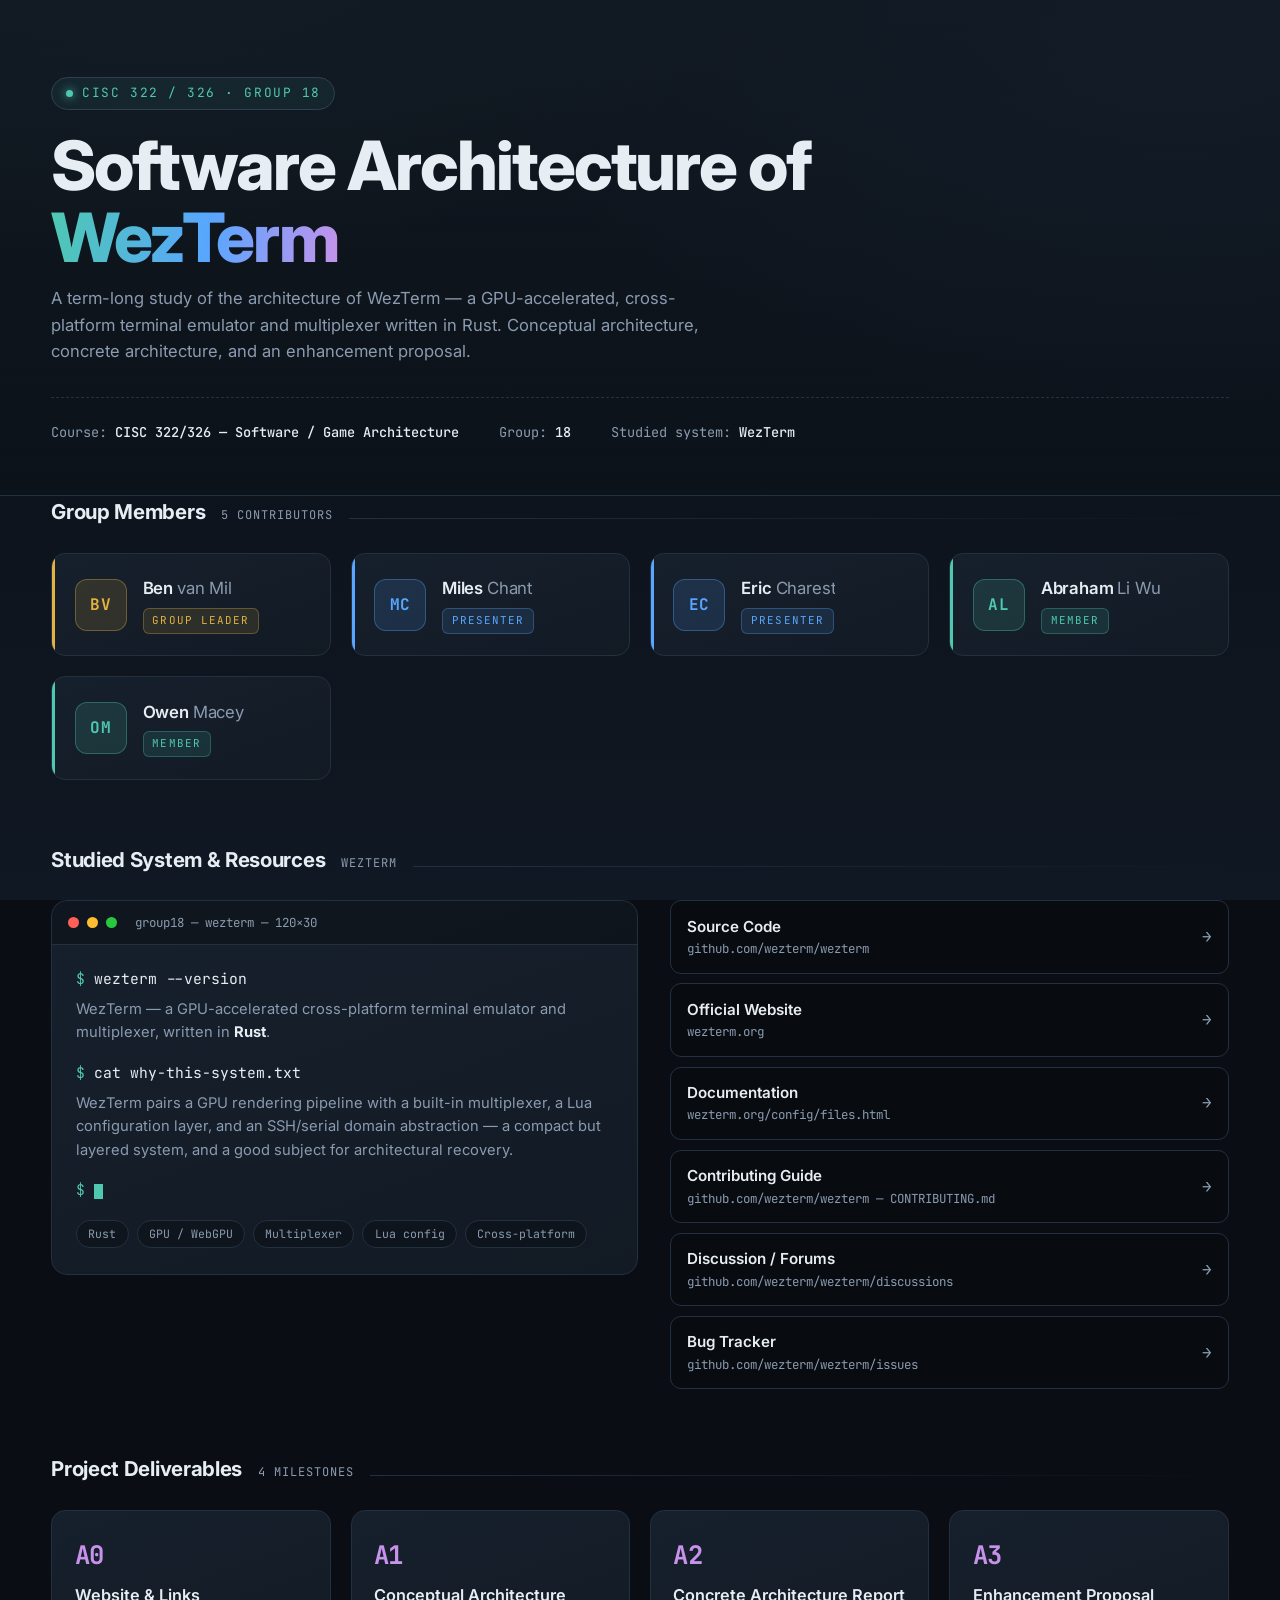
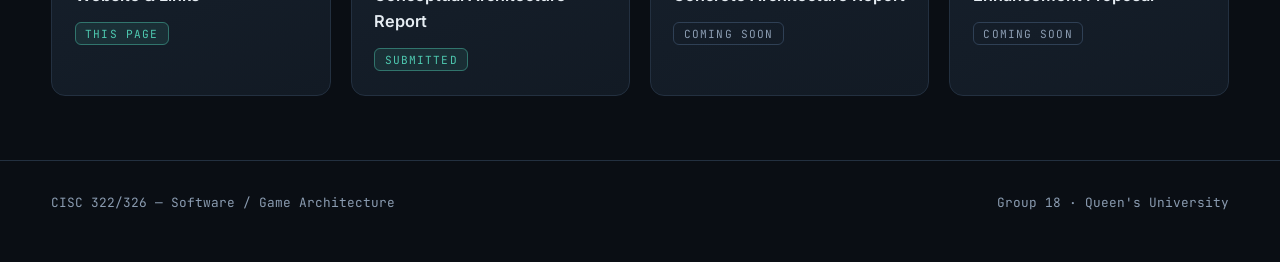
==== commit d36e4798: "made a1 its own page" ====
--- a/index.html
+++ b/index.html
@@ -7,480 +7,7 @@
 <link rel="preconnect" href="https://fonts.googleapis.com">
 <link rel="preconnect" href="https://fonts.gstatic.com" crossorigin>
 <link href="https://fonts.googleapis.com/css2?family=Inter:wght@400;500;600;700;800&family=JetBrains+Mono:wght@400;500;700&display=swap" rel="stylesheet">
-<style>
-  :root {
-    --bg:        #0a0e14;
-    --bg-glow:   #101823;
-    --panel:     #121a24;
-    --panel-2:   #16202c;
-    --border:    #233040;
-    --border-lit:#2f4055;
-    --text:      #e6edf3;
-    --muted:     #8a9bb0;
-    --accent:    #4ec9b0;
-    --accent-2:  #58a6ff;
-    --accent-3:  #c792ea;
-    --amber:     #e3b341;
-    --mono: "JetBrains Mono", ui-monospace, SFMono-Regular, Menlo, Consolas, monospace;
-    --sans: "Inter", -apple-system, BlinkMacSystemFont, "Segoe UI", Helvetica, Arial, sans-serif;
-  }
-
-  * { box-sizing: border-box; }
-
-  html { scroll-behavior: smooth; }
-
-  body {
-    margin: 0;
-    font-family: var(--sans);
-    background: var(--bg);
-    color: var(--text);
-    line-height: 1.6;
-    -webkit-font-smoothing: antialiased;
-    background-image:
-      radial-gradient(900px 500px at 12% -10%, rgba(78, 201, 176, 0.14), transparent 70%),
-      radial-gradient(1000px 600px at 92% 0%, rgba(88, 166, 255, 0.12), transparent 70%),
-      linear-gradient(var(--bg), var(--bg-glow));
-    background-attachment: fixed;
-  }
-
-  .wrap {
-    width: 100%;
-    max-width: 1680px;
-    margin: 0 auto;
-    padding: 0 clamp(1.25rem, 4vw, 4.5rem);
-  }
-
-  /* ---------- header ---------- */
-
-  header {
-    border-bottom: 1px solid var(--border);
-    background: linear-gradient(180deg, rgba(18, 26, 36, 0.85), rgba(10, 14, 20, 0.2));
-    padding: clamp(2.5rem, 6vw, 5rem) 0 clamp(2rem, 4vw, 3.5rem);
-  }
-  .eyebrow {
-    display: inline-flex;
-    align-items: center;
-    gap: 0.6rem;
-    font-family: var(--mono);
-    font-size: 0.8rem;
-    letter-spacing: 0.12em;
-    text-transform: uppercase;
-    color: var(--accent);
-    border: 1px solid var(--border-lit);
-    background: rgba(78, 201, 176, 0.07);
-    padding: 0.35rem 0.85rem;
-    border-radius: 999px;
-  }
-  .eyebrow .dot {
-    width: 7px; height: 7px; border-radius: 50%;
-    background: var(--accent);
-    box-shadow: 0 0 10px var(--accent);
-  }
-  header h1 {
-    margin: 1.25rem 0 0.75rem;
-    font-size: clamp(2.2rem, 5.5vw, 4.25rem);
-    font-weight: 800;
-    letter-spacing: -0.03em;
-    line-height: 1.05;
-    max-width: 22ch;
-  }
-  header h1 .grad {
-    background: linear-gradient(100deg, var(--accent), var(--accent-2) 55%, var(--accent-3));
-    -webkit-background-clip: text;
-    background-clip: text;
-    color: transparent;
-  }
-  .lede {
-    margin: 0;
-    max-width: 68ch;
-    font-size: clamp(1rem, 1.3vw, 1.2rem);
-    color: var(--muted);
-  }
-  .meta-strip {
-    display: flex;
-    flex-wrap: wrap;
-    gap: 0.6rem 2.5rem;
-    margin-top: 2rem;
-    padding-top: 1.5rem;
-    border-top: 1px dashed var(--border);
-    font-family: var(--mono);
-    font-size: 0.85rem;
-    color: var(--muted);
-  }
-  .meta-strip b { color: var(--text); font-weight: 500; }
-
-  /* ---------- layout ---------- */
-
-  main { padding: clamp(2.5rem, 5vw, 4rem) 0 5rem; }
-
-  .section-head {
-    display: flex;
-    align-items: baseline;
-    gap: 1rem;
-    margin: 0 0 1.5rem;
-  }
-  .section-head h2 {
-    margin: 0;
-    font-size: clamp(1.15rem, 1.6vw, 1.45rem);
-    font-weight: 700;
-    letter-spacing: -0.015em;
-  }
-  .section-head .tag {
-    font-family: var(--mono);
-    font-size: 0.75rem;
-    color: var(--muted);
-    letter-spacing: 0.08em;
-    text-transform: uppercase;
-  }
-  .section-head::after {
-    content: "";
-    flex: 1;
-    height: 1px;
-    background: linear-gradient(90deg, var(--border), transparent);
-  }
-
-  section { margin-bottom: clamp(3rem, 5vw, 4.5rem); }
-
-  /* ---------- member tiles ---------- */
-
-  .members {
-    display: grid;
-    grid-template-columns: repeat(auto-fit, minmax(260px, 1fr));
-    gap: 1.25rem;
-  }
-  .member {
-    position: relative;
-    display: flex;
-    align-items: center;
-    gap: 1rem;
-    padding: 1.35rem 1.4rem;
-    background: linear-gradient(160deg, var(--panel-2), var(--panel));
-    border: 1px solid var(--border);
-    border-radius: 14px;
-    overflow: hidden;
-    transition: transform 0.18s ease, border-color 0.18s ease, box-shadow 0.18s ease;
-  }
-  .member::before {
-    content: "";
-    position: absolute;
-    inset: 0 auto 0 0;
-    width: 3px;
-    background: var(--role-color, var(--border-lit));
-  }
-  .member:hover {
-    transform: translateY(-3px);
-    border-color: var(--border-lit);
-    box-shadow: 0 14px 34px rgba(0, 0, 0, 0.42);
-  }
-  .avatar {
-    flex: none;
-    width: 52px; height: 52px;
-    display: grid;
-    place-items: center;
-    border-radius: 12px;
-    font-family: var(--mono);
-    font-weight: 700;
-    font-size: 1rem;
-    letter-spacing: 0.02em;
-    color: var(--role-color, var(--text));
-    background: color-mix(in srgb, var(--role-color, #8a9bb0) 14%, transparent);
-    border: 1px solid color-mix(in srgb, var(--role-color, #8a9bb0) 35%, transparent);
-  }
-  .member .who { min-width: 0; }
-  .member .name {
-    font-weight: 600;
-    font-size: 1.05rem;
-    letter-spacing: -0.01em;
-    white-space: nowrap;
-    overflow: hidden;
-    text-overflow: ellipsis;
-  }
-  .member .surname { color: var(--muted); font-weight: 400; }
-  .badge {
-    display: inline-block;
-    margin-top: 0.35rem;
-    font-family: var(--mono);
-    font-size: 0.68rem;
-    letter-spacing: 0.1em;
-    text-transform: uppercase;
-    padding: 0.2rem 0.55rem;
-    border-radius: 6px;
-    color: var(--role-color, var(--muted));
-    background: color-mix(in srgb, var(--role-color, #8a9bb0) 12%, transparent);
-    border: 1px solid color-mix(in srgb, var(--role-color, #8a9bb0) 30%, transparent);
-  }
-  .member.lead      { --role-color: var(--amber); }
-  .member.presenter { --role-color: var(--accent-2); }
-  .member.dev       { --role-color: var(--accent); }
-
-  /* ---------- system + links split ---------- */
-
-  .split {
-    display: grid;
-    grid-template-columns: minmax(0, 1.05fr) minmax(0, 1fr);
-    gap: clamp(1.25rem, 2.5vw, 2rem);
-    align-items: start;
-  }
-
-  .panel {
-    background: linear-gradient(160deg, var(--panel-2), var(--panel));
-    border: 1px solid var(--border);
-    border-radius: 16px;
-    padding: clamp(1.5rem, 2.2vw, 2rem);
-  }
-
-  .terminal {
-    padding: 0;
-    overflow: hidden;
-    font-family: var(--mono);
-  }
-  .term-bar {
-    display: flex;
-    align-items: center;
-    gap: 0.5rem;
-    padding: 0.7rem 1rem;
-    background: rgba(0, 0, 0, 0.3);
-    border-bottom: 1px solid var(--border);
-  }
-  .term-bar span.light { width: 11px; height: 11px; border-radius: 50%; }
-  .l1 { background: #ff5f57; } .l2 { background: #febc2e; } .l3 { background: #28c840; }
-  .term-bar .title {
-    margin-left: 0.6rem;
-    font-size: 0.78rem;
-    color: var(--muted);
-  }
-  .term-body { padding: 1.4rem 1.5rem 1.6rem; font-size: 0.92rem; }
-  .term-body .line { margin-bottom: 0.45rem; }
-  .prompt { color: var(--accent); }
-  .cmd { color: var(--text); }
-  .out { color: var(--muted); font-family: var(--sans); }
-  .out strong { color: var(--text); }
-  .cursor {
-    display: inline-block;
-    width: 9px; height: 1.05em;
-    background: var(--accent);
-    vertical-align: text-bottom;
-    animation: blink 1.15s steps(2, start) infinite;
-  }
-  @keyframes blink { to { visibility: hidden; } }
-
-  .chips { display: flex; flex-wrap: wrap; gap: 0.5rem; margin-top: 1.1rem; }
-  .chip {
-    font-family: var(--mono);
-    font-size: 0.72rem;
-    color: var(--muted);
-    border: 1px solid var(--border);
-    background: rgba(0,0,0,0.25);
-    border-radius: 999px;
-    padding: 0.25rem 0.7rem;
-  }
-
-  .links { display: grid; gap: 0.6rem; }
-  .link-row {
-    display: flex;
-    align-items: center;
-    gap: 1rem;
-    padding: 0.85rem 1rem;
-    border: 1px solid var(--border);
-    border-radius: 11px;
-    background: rgba(0, 0, 0, 0.18);
-    text-decoration: none;
-    color: inherit;
-    transition: border-color 0.16s ease, background 0.16s ease, transform 0.16s ease;
-  }
-  .link-row:hover {
-    border-color: var(--accent-2);
-    background: rgba(88, 166, 255, 0.08);
-    transform: translateX(3px);
-  }
-  .link-row .label { font-weight: 600; font-size: 0.95rem; }
-  .link-row .url {
-    font-family: var(--mono);
-    font-size: 0.78rem;
-    color: var(--muted);
-    white-space: nowrap;
-    overflow: hidden;
-    text-overflow: ellipsis;
-  }
-  .link-row .arrow { margin-left: auto; color: var(--muted); font-family: var(--mono); }
-  .link-row:hover .arrow { color: var(--accent-2); }
-
-  /* ---------- deliverables ---------- */
-
-  .deliverables {
-    display: grid;
-    grid-template-columns: repeat(auto-fit, minmax(240px, 1fr));
-    gap: 1.25rem;
-  }
-  .card {
-    position: relative;
-    padding: 1.5rem 1.4rem;
-    border: 1px solid var(--border);
-    border-radius: 14px;
-    background: linear-gradient(160deg, var(--panel-2), var(--panel));
-    transition: border-color 0.18s ease, transform 0.18s ease;
-  }
-  .card:hover { border-color: var(--border-lit); transform: translateY(-3px); }
-  .card .code {
-    font-family: var(--mono);
-    font-size: 1.6rem;
-    font-weight: 700;
-    color: var(--accent-3);
-    letter-spacing: -0.02em;
-  }
-  .card h3 { margin: 0.35rem 0 0.75rem; font-size: 1.02rem; font-weight: 600; }
-  .status {
-    font-family: var(--mono);
-    font-size: 0.7rem;
-    letter-spacing: 0.1em;
-    text-transform: uppercase;
-    padding: 0.22rem 0.6rem;
-    border-radius: 6px;
-    border: 1px solid var(--border-lit);
-    color: var(--muted);
-  }
-  .status.done { color: var(--accent); border-color: rgba(78,201,176,0.45); background: rgba(78,201,176,0.1); }
-  a.card { display: block; color: inherit; text-decoration: none; }
-
-  /* ---------- embedded deliverables ---------- */
-
-  .milestone { margin-top: clamp(2rem, 4vw, 3rem); }
-  .milestone-head {
-    display: flex;
-    flex-wrap: wrap;
-    align-items: baseline;
-    gap: 0.4rem 1rem;
-    margin: 0 0 1.25rem;
-  }
-  .milestone-head .code {
-    font-family: var(--mono);
-    font-size: 1.3rem;
-    font-weight: 700;
-    color: var(--accent-3);
-  }
-  .milestone-head h3 { margin: 0; font-size: 1.1rem; font-weight: 600; }
-  .milestone-head .tag {
-    font-family: var(--mono);
-    font-size: 0.72rem;
-    color: var(--muted);
-    letter-spacing: 0.08em;
-    text-transform: uppercase;
-  }
-
-  .viewers { display: grid; gap: clamp(1.5rem, 3vw, 2.25rem); }
-  .viewer {
-    border: 1px solid var(--border);
-    border-radius: 16px;
-    background: linear-gradient(160deg, var(--panel-2), var(--panel));
-    overflow: hidden;
-    scroll-margin-top: 1.5rem;
-  }
-  .viewer-head {
-    display: flex;
-    flex-wrap: wrap;
-    align-items: center;
-    gap: 0.6rem 1.25rem;
-    padding: 0.9rem 1.25rem;
-    background: rgba(0, 0, 0, 0.3);
-    border-bottom: 1px solid var(--border);
-  }
-  .viewer-head .idx {
-    font-family: var(--mono);
-    font-size: 0.72rem;
-    letter-spacing: 0.1em;
-    text-transform: uppercase;
-    color: var(--accent);
-  }
-  .viewer-head .title { font-weight: 600; font-size: 0.98rem; }
-  .viewer-head .sub {
-    font-family: var(--mono);
-    font-size: 0.75rem;
-    color: var(--muted);
-  }
-  .viewer-actions { margin-left: auto; display: flex; flex-wrap: wrap; gap: 0.5rem; }
-  .viewer-actions a {
-    font-family: var(--mono);
-    font-size: 0.72rem;
-    color: var(--muted);
-    text-decoration: none;
-    border: 1px solid var(--border);
-    border-radius: 7px;
-    padding: 0.3rem 0.65rem;
-    background: rgba(0, 0, 0, 0.2);
-    transition: border-color 0.16s ease, color 0.16s ease, background 0.16s ease;
-  }
-  .viewer-actions a:hover {
-    color: var(--accent-2);
-    border-color: var(--accent-2);
-    background: rgba(88, 166, 255, 0.08);
-  }
-
-  /* The side rails are plain page content, so the wheel scrolls the page
-     over them while the embed in the middle keeps its own scroll. */
-  .viewer-stage {
-    --rail: clamp(22px, 4.5vw, 88px);
-    display: grid;
-    grid-template-columns: var(--rail) minmax(0, 1fr) var(--rail);
-  }
-  .rail {
-    display: flex;
-    align-items: center;
-    justify-content: center;
-    color: var(--muted);
-    font-family: var(--mono);
-    font-size: 0.66rem;
-    letter-spacing: 0.22em;
-    text-transform: uppercase;
-    background: repeating-linear-gradient(135deg, rgba(255, 255, 255, 0.025) 0 6px, transparent 6px 12px);
-    opacity: 0.7;
-    transition: opacity 0.16s ease, color 0.16s ease;
-    user-select: none;
-  }
-  .rail:first-child { border-right: 1px solid var(--border); }
-  .rail:last-child  { border-left: 1px solid var(--border); }
-  .rail:hover { opacity: 1; color: var(--accent); }
-  .rail span { writing-mode: vertical-rl; white-space: nowrap; }
-  .rail:first-child span { transform: rotate(180deg); }
-
-  .doc-frame {
-    display: block;
-    width: 100%;
-    height: clamp(480px, 85vh, 1200px);
-    border: 0;
-    background: #2a2f36;
-  }
-  .video-cell {
-    display: grid;
-    place-items: center;
-    padding: clamp(0.75rem, 2vw, 1.5rem) 0;
-    background: #000;
-  }
-  .video-frame {
-    display: block;
-    width: min(100%, calc(80vh * 16 / 9));
-    aspect-ratio: 16 / 9;
-    border: 0;
-  }
-
-  .policy { color: var(--muted); max-width: 80ch; }
-
-  footer {
-    border-top: 1px solid var(--border);
-    padding: 2rem 0 3rem;
-    font-family: var(--mono);
-    font-size: 0.8rem;
-    color: var(--muted);
-  }
-  .foot-inner { display: flex; flex-wrap: wrap; gap: 0.75rem 2rem; justify-content: space-between; }
-
-  @media (max-width: 900px) {
-    .split { grid-template-columns: 1fr; }
-  }
-  @media (max-width: 600px) {
-    .rail span { display: none; }
-    .viewer-actions { margin-left: 0; }
-  }
-</style>
+<link rel="stylesheet" href="styles.css">
 </head>
 <body>
 
@@ -646,7 +173,7 @@
         <h3>Website &amp; Links</h3>
         <span class="status done">This page</span>
       </div>
-      <a class="card" href="#a1">
+      <a class="card" href="a1/">
         <div class="code">A1</div>
         <h3>Conceptual Architecture Report</h3>
         <span class="status done">Submitted</span>
@@ -662,82 +189,6 @@
         <span class="status">Coming soon</span>
       </div>
     </div>
-
-    <div class="milestone" id="a1">
-      <div class="milestone-head">
-        <span class="code">A1</span>
-        <h3>Conceptual Architecture of WezTerm</h3>
-        <span class="tag">report &middot; slides &middot; video</span>
-      </div>
-
-      <div class="viewers">
-
-        <div class="viewer" id="a1-report">
-          <div class="viewer-head">
-            <span class="idx">01 &middot; Report</span>
-            <span class="title">Conceptual Architecture Report</span>
-            <span class="sub">17 pages</span>
-            <div class="viewer-actions">
-              <a href="a1/WezTerm-A1-Report.pdf" target="_blank" rel="noopener">Open PDF &nearr;</a>
-              <a href="a1/WezTerm-A1-Report.docx" download>.docx</a>
-            </div>
-          </div>
-          <div class="viewer-stage">
-            <div class="rail" aria-hidden="true"><span>&uarr; scroll page &darr;</span></div>
-            <iframe class="doc-frame" src="a1/WezTerm-A1-Report.pdf#view=FitH&amp;navpanes=0&amp;zoom=page-width" title="A1 Conceptual Architecture Report" loading="lazy"></iframe>
-            <div class="rail" aria-hidden="true"><span>&uarr; scroll page &darr;</span></div>
-          </div>
-        </div>
-
-        <div class="viewer" id="a1-slides">
-          <div class="viewer-head">
-            <span class="idx">02 &middot; Slides</span>
-            <span class="title">Presentation Slides</span>
-            <span class="sub">12 slides &middot; presented by Miles Chant &amp; Eric Charest</span>
-            <div class="viewer-actions">
-              <a href="a1/WezTerm-A1-Slides.pdf" target="_blank" rel="noopener">Open PDF &nearr;</a>
-              <a href="a1/WezTerm-A1-Slides.pptx" download>.pptx</a>
-            </div>
-          </div>
-          <div class="viewer-stage">
-            <div class="rail" aria-hidden="true"><span>&uarr; scroll page &darr;</span></div>
-            <iframe class="doc-frame" src="a1/WezTerm-A1-Slides.pdf#view=FitH&amp;navpanes=0&amp;zoom=page-width" title="A1 Presentation Slides" loading="lazy"></iframe>
-            <div class="rail" aria-hidden="true"><span>&uarr; scroll page &darr;</span></div>
-          </div>
-        </div>
-
-        <div class="viewer" id="a1-video">
-          <div class="viewer-head">
-            <span class="idx">03 &middot; Video</span>
-            <span class="title">Presentation Video</span>
-            <span class="sub">YouTube</span>
-            <div class="viewer-actions">
-              <a href="https://youtu.be/cEuywLlwL_Q" target="_blank" rel="noopener">Watch on YouTube &nearr;</a>
-            </div>
-          </div>
-          <div class="viewer-stage">
-            <div class="rail" aria-hidden="true"><span>&uarr; scroll page &darr;</span></div>
-            <div class="video-cell">
-              <iframe class="video-frame" src="https://www.youtube-nocookie.com/embed/cEuywLlwL_Q?rel=0" title="A1 Presentation — Conceptual Architecture of WezTerm" loading="lazy" allow="accelerometer; autoplay; clipboard-write; encrypted-media; gyroscope; picture-in-picture; web-share" referrerpolicy="strict-origin-when-cross-origin" allowfullscreen></iframe>
-            </div>
-            <div class="rail" aria-hidden="true"><span>&uarr; scroll page &darr;</span></div>
-          </div>
-        </div>
-
-      </div>
-    </div>
-  </section>
-
-  <section>
-    <div class="section-head">
-      <h2>Group Policy</h2>
-      <span class="tag">draft</span>
-    </div>
-    <div class="panel">
-      <p class="policy">
-        To be added — meeting cadence, communication channels, and task-division approach.
-      </p>
-    </div>
   </section>
 
 </main>
--- a/styles.css
+++ b/styles.css
@@ -0,0 +1,472 @@
+:root {
+  --bg:        #0a0e14;
+  --bg-glow:   #101823;
+  --panel:     #121a24;
+  --panel-2:   #16202c;
+  --border:    #233040;
+  --border-lit:#2f4055;
+  --text:      #e6edf3;
+  --muted:     #8a9bb0;
+  --accent:    #4ec9b0;
+  --accent-2:  #58a6ff;
+  --accent-3:  #c792ea;
+  --amber:     #e3b341;
+  --mono: "JetBrains Mono", ui-monospace, SFMono-Regular, Menlo, Consolas, monospace;
+  --sans: "Inter", -apple-system, BlinkMacSystemFont, "Segoe UI", Helvetica, Arial, sans-serif;
+}
+
+* { box-sizing: border-box; }
+
+html { scroll-behavior: smooth; }
+
+body {
+  margin: 0;
+  font-family: var(--sans);
+  background: var(--bg);
+  color: var(--text);
+  line-height: 1.6;
+  -webkit-font-smoothing: antialiased;
+  background-image:
+    radial-gradient(900px 500px at 12% -10%, rgba(78, 201, 176, 0.14), transparent 70%),
+    radial-gradient(1000px 600px at 92% 0%, rgba(88, 166, 255, 0.12), transparent 70%),
+    linear-gradient(var(--bg), var(--bg-glow));
+  background-attachment: fixed;
+}
+
+.wrap {
+  width: 100%;
+  max-width: 1680px;
+  margin: 0 auto;
+  padding: 0 clamp(1.25rem, 4vw, 4.5rem);
+}
+
+/* ---------- header ---------- */
+
+header {
+  border-bottom: 1px solid var(--border);
+  background: linear-gradient(180deg, rgba(18, 26, 36, 0.85), rgba(10, 14, 20, 0.2));
+  padding: clamp(2.5rem, 6vw, 5rem) 0 clamp(2rem, 4vw, 3.5rem);
+}
+.back {
+  display: block;
+  width: fit-content;
+  margin-bottom: 1.5rem;
+  font-family: var(--mono);
+  font-size: 0.8rem;
+  color: var(--muted);
+  text-decoration: none;
+  transition: color 0.16s ease;
+}
+.back:hover { color: var(--accent-2); }
+.jump { display: flex; flex-wrap: wrap; gap: 0.5rem; margin-top: 1.5rem; }
+.jump a {
+  font-family: var(--mono);
+  font-size: 0.75rem;
+  color: var(--muted);
+  text-decoration: none;
+  border: 1px solid var(--border);
+  border-radius: 999px;
+  padding: 0.3rem 0.85rem;
+  background: rgba(0, 0, 0, 0.25);
+  transition: border-color 0.16s ease, color 0.16s ease;
+}
+.jump a:hover { color: var(--accent); border-color: rgba(78, 201, 176, 0.45); }
+.eyebrow {
+  display: inline-flex;
+  align-items: center;
+  gap: 0.6rem;
+  font-family: var(--mono);
+  font-size: 0.8rem;
+  letter-spacing: 0.12em;
+  text-transform: uppercase;
+  color: var(--accent);
+  border: 1px solid var(--border-lit);
+  background: rgba(78, 201, 176, 0.07);
+  padding: 0.35rem 0.85rem;
+  border-radius: 999px;
+}
+.eyebrow .dot {
+  width: 7px; height: 7px; border-radius: 50%;
+  background: var(--accent);
+  box-shadow: 0 0 10px var(--accent);
+}
+header h1 {
+  margin: 1.25rem 0 0.75rem;
+  font-size: clamp(2.2rem, 5.5vw, 4.25rem);
+  font-weight: 800;
+  letter-spacing: -0.03em;
+  line-height: 1.05;
+  max-width: 22ch;
+}
+header h1 .grad {
+  background: linear-gradient(100deg, var(--accent), var(--accent-2) 55%, var(--accent-3));
+  -webkit-background-clip: text;
+  background-clip: text;
+  color: transparent;
+}
+.lede {
+  margin: 0;
+  max-width: 68ch;
+  font-size: clamp(1rem, 1.3vw, 1.2rem);
+  color: var(--muted);
+}
+.meta-strip {
+  display: flex;
+  flex-wrap: wrap;
+  gap: 0.6rem 2.5rem;
+  margin-top: 2rem;
+  padding-top: 1.5rem;
+  border-top: 1px dashed var(--border);
+  font-family: var(--mono);
+  font-size: 0.85rem;
+  color: var(--muted);
+}
+.meta-strip b { color: var(--text); font-weight: 500; }
+
+/* ---------- layout ---------- */
+
+main { padding: clamp(2.5rem, 5vw, 4rem) 0 5rem; }
+
+.section-head {
+  display: flex;
+  align-items: baseline;
+  gap: 1rem;
+  margin: 0 0 1.5rem;
+}
+.section-head h2 {
+  margin: 0;
+  font-size: clamp(1.15rem, 1.6vw, 1.45rem);
+  font-weight: 700;
+  letter-spacing: -0.015em;
+}
+.section-head .tag {
+  font-family: var(--mono);
+  font-size: 0.75rem;
+  color: var(--muted);
+  letter-spacing: 0.08em;
+  text-transform: uppercase;
+}
+.section-head::after {
+  content: "";
+  flex: 1;
+  height: 1px;
+  background: linear-gradient(90deg, var(--border), transparent);
+}
+
+section { margin-bottom: clamp(3rem, 5vw, 4.5rem); }
+
+/* ---------- member tiles ---------- */
+
+.members {
+  display: grid;
+  grid-template-columns: repeat(auto-fit, minmax(260px, 1fr));
+  gap: 1.25rem;
+}
+.member {
+  position: relative;
+  display: flex;
+  align-items: center;
+  gap: 1rem;
+  padding: 1.35rem 1.4rem;
+  background: linear-gradient(160deg, var(--panel-2), var(--panel));
+  border: 1px solid var(--border);
+  border-radius: 14px;
+  overflow: hidden;
+  transition: transform 0.18s ease, border-color 0.18s ease, box-shadow 0.18s ease;
+}
+.member::before {
+  content: "";
+  position: absolute;
+  inset: 0 auto 0 0;
+  width: 3px;
+  background: var(--role-color, var(--border-lit));
+}
+.member:hover {
+  transform: translateY(-3px);
+  border-color: var(--border-lit);
+  box-shadow: 0 14px 34px rgba(0, 0, 0, 0.42);
+}
+.avatar {
+  flex: none;
+  width: 52px; height: 52px;
+  display: grid;
+  place-items: center;
+  border-radius: 12px;
+  font-family: var(--mono);
+  font-weight: 700;
+  font-size: 1rem;
+  letter-spacing: 0.02em;
+  color: var(--role-color, var(--text));
+  background: color-mix(in srgb, var(--role-color, #8a9bb0) 14%, transparent);
+  border: 1px solid color-mix(in srgb, var(--role-color, #8a9bb0) 35%, transparent);
+}
+.member .who { min-width: 0; }
+.member .name {
+  font-weight: 600;
+  font-size: 1.05rem;
+  letter-spacing: -0.01em;
+  white-space: nowrap;
+  overflow: hidden;
+  text-overflow: ellipsis;
+}
+.member .surname { color: var(--muted); font-weight: 400; }
+.badge {
+  display: inline-block;
+  margin-top: 0.35rem;
+  font-family: var(--mono);
+  font-size: 0.68rem;
+  letter-spacing: 0.1em;
+  text-transform: uppercase;
+  padding: 0.2rem 0.55rem;
+  border-radius: 6px;
+  color: var(--role-color, var(--muted));
+  background: color-mix(in srgb, var(--role-color, #8a9bb0) 12%, transparent);
+  border: 1px solid color-mix(in srgb, var(--role-color, #8a9bb0) 30%, transparent);
+}
+.member.lead      { --role-color: var(--amber); }
+.member.presenter { --role-color: var(--accent-2); }
+.member.dev       { --role-color: var(--accent); }
+
+/* ---------- system + links split ---------- */
+
+.split {
+  display: grid;
+  grid-template-columns: minmax(0, 1.05fr) minmax(0, 1fr);
+  gap: clamp(1.25rem, 2.5vw, 2rem);
+  align-items: start;
+}
+
+.panel {
+  background: linear-gradient(160deg, var(--panel-2), var(--panel));
+  border: 1px solid var(--border);
+  border-radius: 16px;
+  padding: clamp(1.5rem, 2.2vw, 2rem);
+}
+
+.terminal {
+  padding: 0;
+  overflow: hidden;
+  font-family: var(--mono);
+}
+.term-bar {
+  display: flex;
+  align-items: center;
+  gap: 0.5rem;
+  padding: 0.7rem 1rem;
+  background: rgba(0, 0, 0, 0.3);
+  border-bottom: 1px solid var(--border);
+}
+.term-bar span.light { width: 11px; height: 11px; border-radius: 50%; }
+.l1 { background: #ff5f57; } .l2 { background: #febc2e; } .l3 { background: #28c840; }
+.term-bar .title {
+  margin-left: 0.6rem;
+  font-size: 0.78rem;
+  color: var(--muted);
+}
+.term-body { padding: 1.4rem 1.5rem 1.6rem; font-size: 0.92rem; }
+.term-body .line { margin-bottom: 0.45rem; }
+.prompt { color: var(--accent); }
+.cmd { color: var(--text); }
+.out { color: var(--muted); font-family: var(--sans); }
+.out strong { color: var(--text); }
+.cursor {
+  display: inline-block;
+  width: 9px; height: 1.05em;
+  background: var(--accent);
+  vertical-align: text-bottom;
+  animation: blink 1.15s steps(2, start) infinite;
+}
+@keyframes blink { to { visibility: hidden; } }
+
+.chips { display: flex; flex-wrap: wrap; gap: 0.5rem; margin-top: 1.1rem; }
+.chip {
+  font-family: var(--mono);
+  font-size: 0.72rem;
+  color: var(--muted);
+  border: 1px solid var(--border);
+  background: rgba(0,0,0,0.25);
+  border-radius: 999px;
+  padding: 0.25rem 0.7rem;
+}
+
+.links { display: grid; gap: 0.6rem; }
+.link-row {
+  display: flex;
+  align-items: center;
+  gap: 1rem;
+  padding: 0.85rem 1rem;
+  border: 1px solid var(--border);
+  border-radius: 11px;
+  background: rgba(0, 0, 0, 0.18);
+  text-decoration: none;
+  color: inherit;
+  transition: border-color 0.16s ease, background 0.16s ease, transform 0.16s ease;
+}
+.link-row:hover {
+  border-color: var(--accent-2);
+  background: rgba(88, 166, 255, 0.08);
+  transform: translateX(3px);
+}
+.link-row .label { font-weight: 600; font-size: 0.95rem; }
+.link-row .url {
+  font-family: var(--mono);
+  font-size: 0.78rem;
+  color: var(--muted);
+  white-space: nowrap;
+  overflow: hidden;
+  text-overflow: ellipsis;
+}
+.link-row .arrow { margin-left: auto; color: var(--muted); font-family: var(--mono); }
+.link-row:hover .arrow { color: var(--accent-2); }
+
+/* ---------- deliverables ---------- */
+
+.deliverables {
+  display: grid;
+  grid-template-columns: repeat(auto-fit, minmax(240px, 1fr));
+  gap: 1.25rem;
+}
+.card {
+  position: relative;
+  padding: 1.5rem 1.4rem;
+  border: 1px solid var(--border);
+  border-radius: 14px;
+  background: linear-gradient(160deg, var(--panel-2), var(--panel));
+  transition: border-color 0.18s ease, transform 0.18s ease;
+}
+.card:hover { border-color: var(--border-lit); transform: translateY(-3px); }
+.card .code {
+  font-family: var(--mono);
+  font-size: 1.6rem;
+  font-weight: 700;
+  color: var(--accent-3);
+  letter-spacing: -0.02em;
+}
+.card h3 { margin: 0.35rem 0 0.75rem; font-size: 1.02rem; font-weight: 600; }
+.status {
+  font-family: var(--mono);
+  font-size: 0.7rem;
+  letter-spacing: 0.1em;
+  text-transform: uppercase;
+  padding: 0.22rem 0.6rem;
+  border-radius: 6px;
+  border: 1px solid var(--border-lit);
+  color: var(--muted);
+}
+.status.done { color: var(--accent); border-color: rgba(78,201,176,0.45); background: rgba(78,201,176,0.1); }
+a.card { display: block; color: inherit; text-decoration: none; }
+
+/* ---------- embedded deliverables ---------- */
+
+.viewers { display: grid; gap: clamp(1.5rem, 3vw, 2.25rem); }
+.viewer {
+  border: 1px solid var(--border);
+  border-radius: 16px;
+  background: linear-gradient(160deg, var(--panel-2), var(--panel));
+  overflow: hidden;
+  scroll-margin-top: 1.5rem;
+}
+.viewer-head {
+  display: flex;
+  flex-wrap: wrap;
+  align-items: center;
+  gap: 0.6rem 1.25rem;
+  padding: 0.9rem 1.25rem;
+  background: rgba(0, 0, 0, 0.3);
+  border-bottom: 1px solid var(--border);
+}
+.viewer-head .idx {
+  font-family: var(--mono);
+  font-size: 0.72rem;
+  letter-spacing: 0.1em;
+  text-transform: uppercase;
+  color: var(--accent);
+}
+.viewer-head .title { font-weight: 600; font-size: 0.98rem; }
+.viewer-head .sub {
+  font-family: var(--mono);
+  font-size: 0.75rem;
+  color: var(--muted);
+}
+.viewer-actions { margin-left: auto; display: flex; flex-wrap: wrap; gap: 0.5rem; }
+.viewer-actions a {
+  font-family: var(--mono);
+  font-size: 0.72rem;
+  color: var(--muted);
+  text-decoration: none;
+  border: 1px solid var(--border);
+  border-radius: 7px;
+  padding: 0.3rem 0.65rem;
+  background: rgba(0, 0, 0, 0.2);
+  transition: border-color 0.16s ease, color 0.16s ease, background 0.16s ease;
+}
+.viewer-actions a:hover {
+  color: var(--accent-2);
+  border-color: var(--accent-2);
+  background: rgba(88, 166, 255, 0.08);
+}
+
+/* The side rails are plain page content, so the wheel scrolls the page
+   over them while the embed in the middle keeps its own scroll. */
+.viewer-stage {
+  --rail: clamp(22px, 4.5vw, 88px);
+  display: grid;
+  grid-template-columns: var(--rail) minmax(0, 1fr) var(--rail);
+}
+.rail {
+  display: flex;
+  align-items: center;
+  justify-content: center;
+  color: var(--muted);
+  font-family: var(--mono);
+  font-size: 0.66rem;
+  letter-spacing: 0.22em;
+  text-transform: uppercase;
+  background: repeating-linear-gradient(135deg, rgba(255, 255, 255, 0.025) 0 6px, transparent 6px 12px);
+  opacity: 0.7;
+  transition: opacity 0.16s ease, color 0.16s ease;
+  user-select: none;
+}
+.rail:first-child { border-right: 1px solid var(--border); }
+.rail:last-child  { border-left: 1px solid var(--border); }
+.rail:hover { opacity: 1; color: var(--accent); }
+.rail span { writing-mode: vertical-rl; white-space: nowrap; }
+.rail:first-child span { transform: rotate(180deg); }
+
+.doc-frame {
+  display: block;
+  width: 100%;
+  height: clamp(480px, 85vh, 1200px);
+  border: 0;
+  background: #2a2f36;
+}
+.video-cell {
+  display: grid;
+  place-items: center;
+  padding: clamp(0.75rem, 2vw, 1.5rem) 0;
+  background: #000;
+}
+.video-frame {
+  display: block;
+  width: min(100%, calc(80vh * 16 / 9));
+  aspect-ratio: 16 / 9;
+  border: 0;
+}
+
+
+footer {
+  border-top: 1px solid var(--border);
+  padding: 2rem 0 3rem;
+  font-family: var(--mono);
+  font-size: 0.8rem;
+  color: var(--muted);
+}
+.foot-inner { display: flex; flex-wrap: wrap; gap: 0.75rem 2rem; justify-content: space-between; }
+
+@media (max-width: 900px) {
+  .split { grid-template-columns: 1fr; }
+}
+@media (max-width: 600px) {
+  .rail span { display: none; }
+  .viewer-actions { margin-left: 0; }
+}
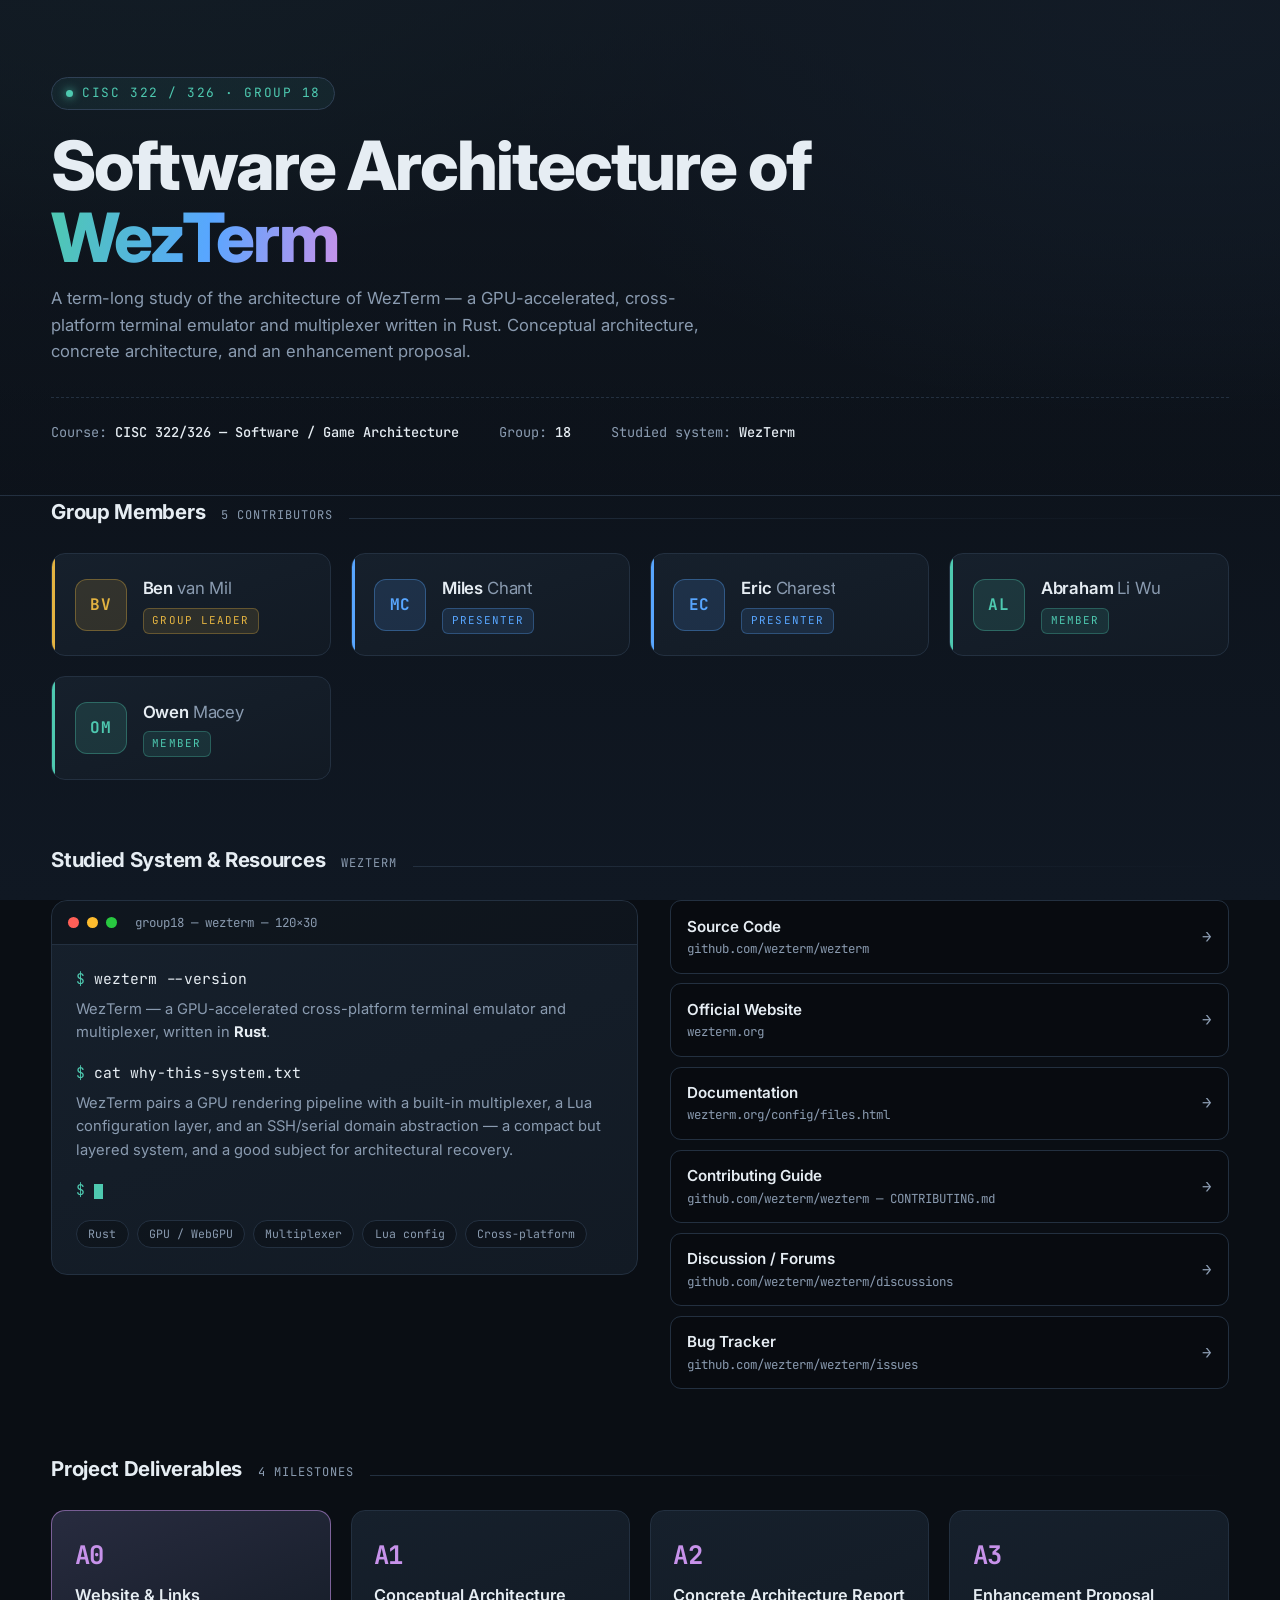
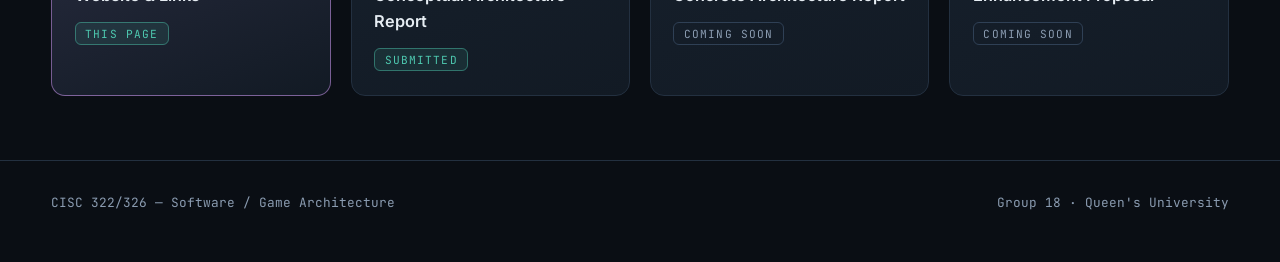
==== commit 4f0df7ad: "." ====
--- a/index.html
+++ b/index.html
@@ -168,7 +168,7 @@
       <span class="tag">4 milestones</span>
     </div>
     <div class="deliverables">
-      <div class="card">
+      <div class="card" aria-current="page">
         <div class="code">A0</div>
         <h3>Website &amp; Links</h3>
         <span class="status done">This page</span>
--- a/styles.css
+++ b/styles.css
@@ -13,6 +13,7 @@
   --amber:     #e3b341;
   --mono: "JetBrains Mono", ui-monospace, SFMono-Regular, Menlo, Consolas, monospace;
   --sans: "Inter", -apple-system, BlinkMacSystemFont, "Segoe UI", Helvetica, Arial, sans-serif;
+  --stack-gap: clamp(1.5rem, 3vw, 2.25rem);
 }
 
 * { box-sizing: border-box; }
@@ -355,10 +356,40 @@
 }
 .status.done { color: var(--accent); border-color: rgba(78,201,176,0.45); background: rgba(78,201,176,0.1); }
 a.card { display: block; color: inherit; text-decoration: none; }
+.card[aria-current="page"] {
+  border-color: color-mix(in srgb, var(--accent-3) 55%, transparent);
+  background: linear-gradient(160deg, color-mix(in srgb, var(--accent-3) 10%, var(--panel-2)), var(--panel));
+}
+
+/* half-height tiles used as navigation on deliverable pages */
+.deliverables.compact {
+  grid-template-columns: repeat(4, minmax(0, 1fr));
+  gap: 0.75rem;
+  margin: var(--stack-gap) 0;
+}
+.deliverables.compact .card {
+  display: grid;
+  grid-template-columns: auto minmax(0, 1fr);
+  align-items: center;
+  column-gap: 0.9rem;
+  row-gap: 0.25rem;
+  padding: 1rem;
+}
+.deliverables.compact .card:hover { transform: translateY(-2px); }
+.deliverables.compact .code { grid-row: 1 / 3; font-size: 1.3rem; }
+.deliverables.compact h3 {
+  margin: 0;
+  font-size: 0.92rem;
+  line-height: 1.35;
+  white-space: nowrap;
+  overflow: hidden;
+  text-overflow: ellipsis;
+}
+.deliverables.compact .status { justify-self: start; font-size: 0.62rem; padding: 0.12rem 0.5rem; }
 
 /* ---------- embedded deliverables ---------- */
 
-.viewers { display: grid; gap: clamp(1.5rem, 3vw, 2.25rem); }
+.viewers { display: grid; gap: var(--stack-gap); }
 .viewer {
   border: 1px solid var(--border);
   border-radius: 16px;
@@ -463,6 +494,9 @@
 }
 .foot-inner { display: flex; flex-wrap: wrap; gap: 0.75rem 2rem; justify-content: space-between; }
 
+@media (max-width: 1100px) {
+  .deliverables.compact { grid-template-columns: repeat(2, minmax(0, 1fr)); }
+}
 @media (max-width: 900px) {
   .split { grid-template-columns: 1fr; }
 }
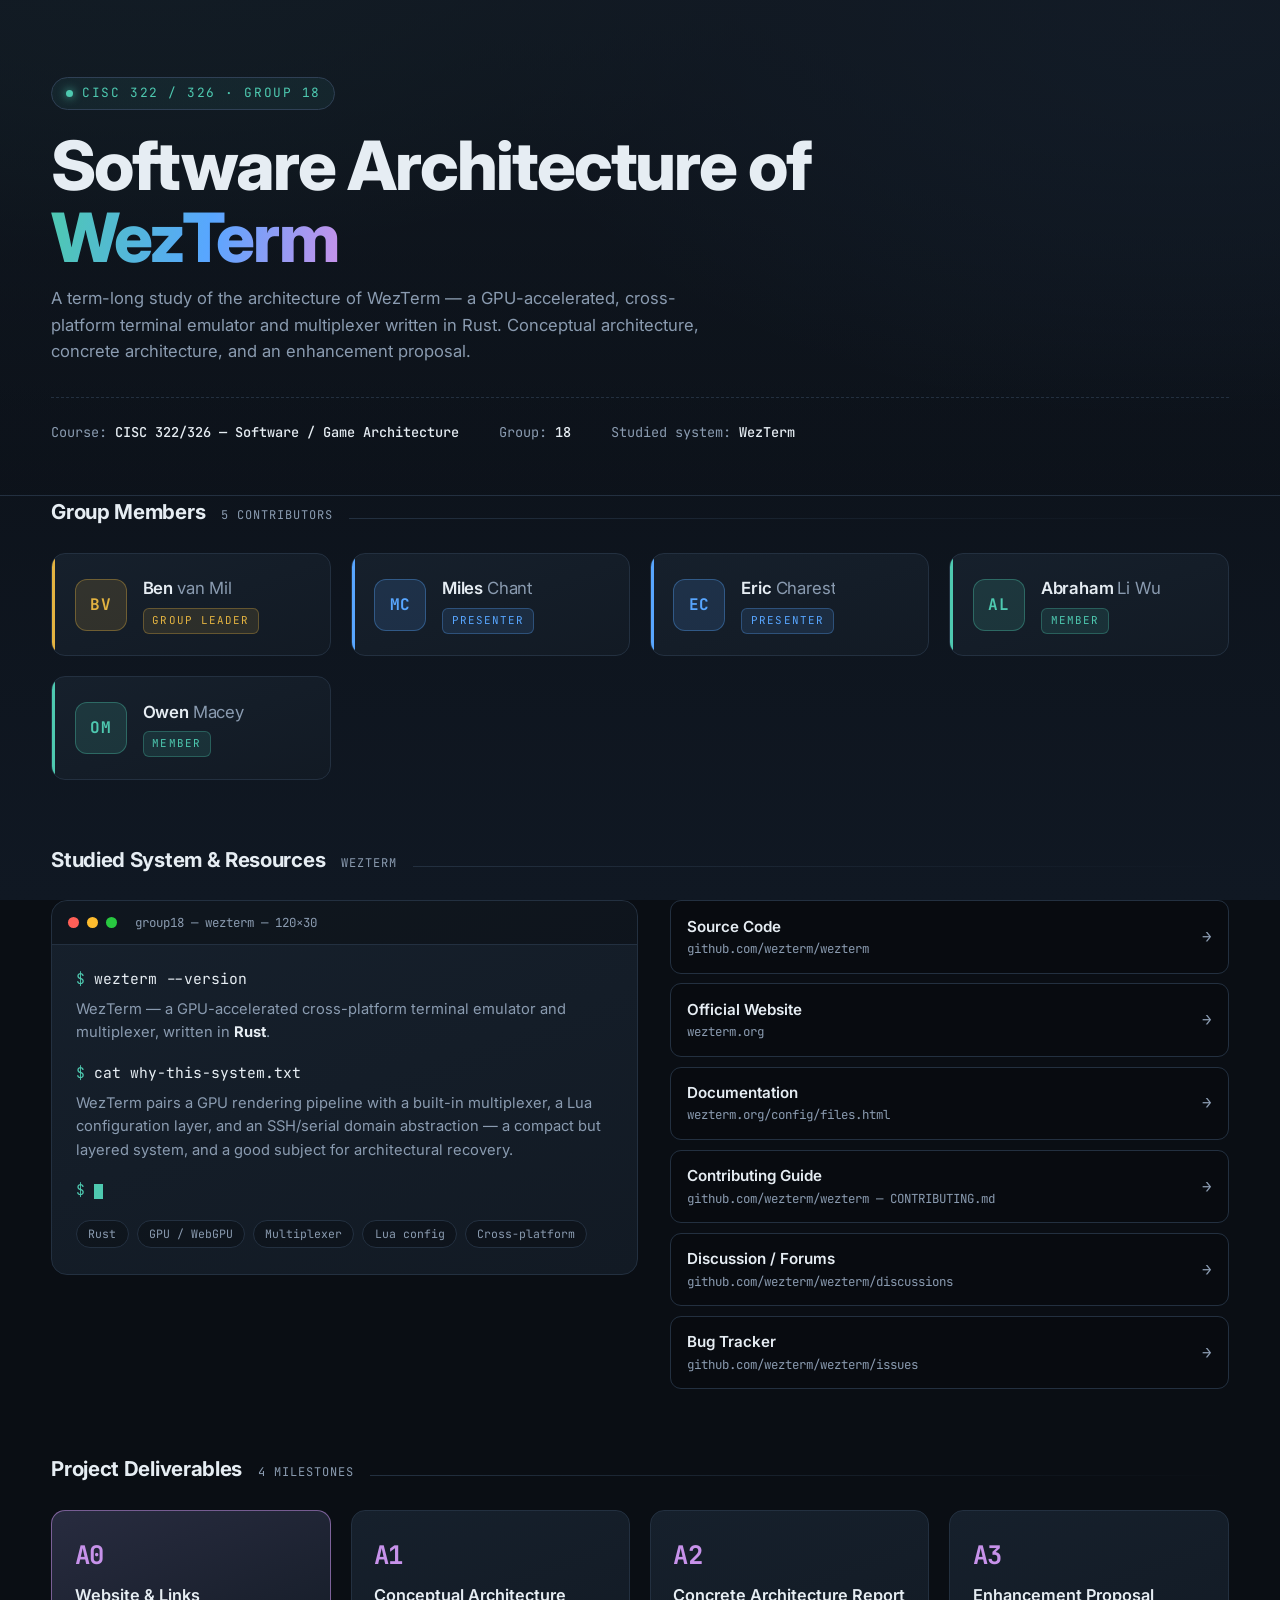
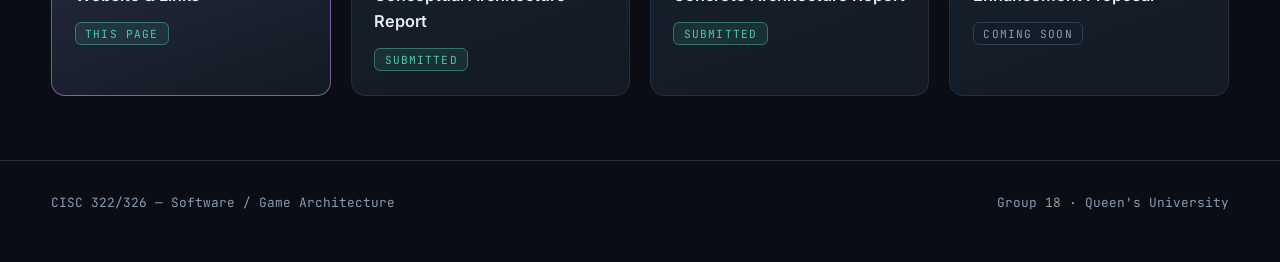
==== commit 363d3947: "a2 on website" ====
--- a/index.html
+++ b/index.html
@@ -178,11 +178,11 @@
         <h3>Conceptual Architecture Report</h3>
         <span class="status done">Submitted</span>
       </a>
-      <div class="card">
+      <a class="card" href="a2/">
         <div class="code">A2</div>
         <h3>Concrete Architecture Report</h3>
-        <span class="status">Coming soon</span>
-      </div>
+        <span class="status done">Submitted</span>
+      </a>
       <div class="card">
         <div class="code">A3</div>
         <h3>Enhancement Proposal</h3>
